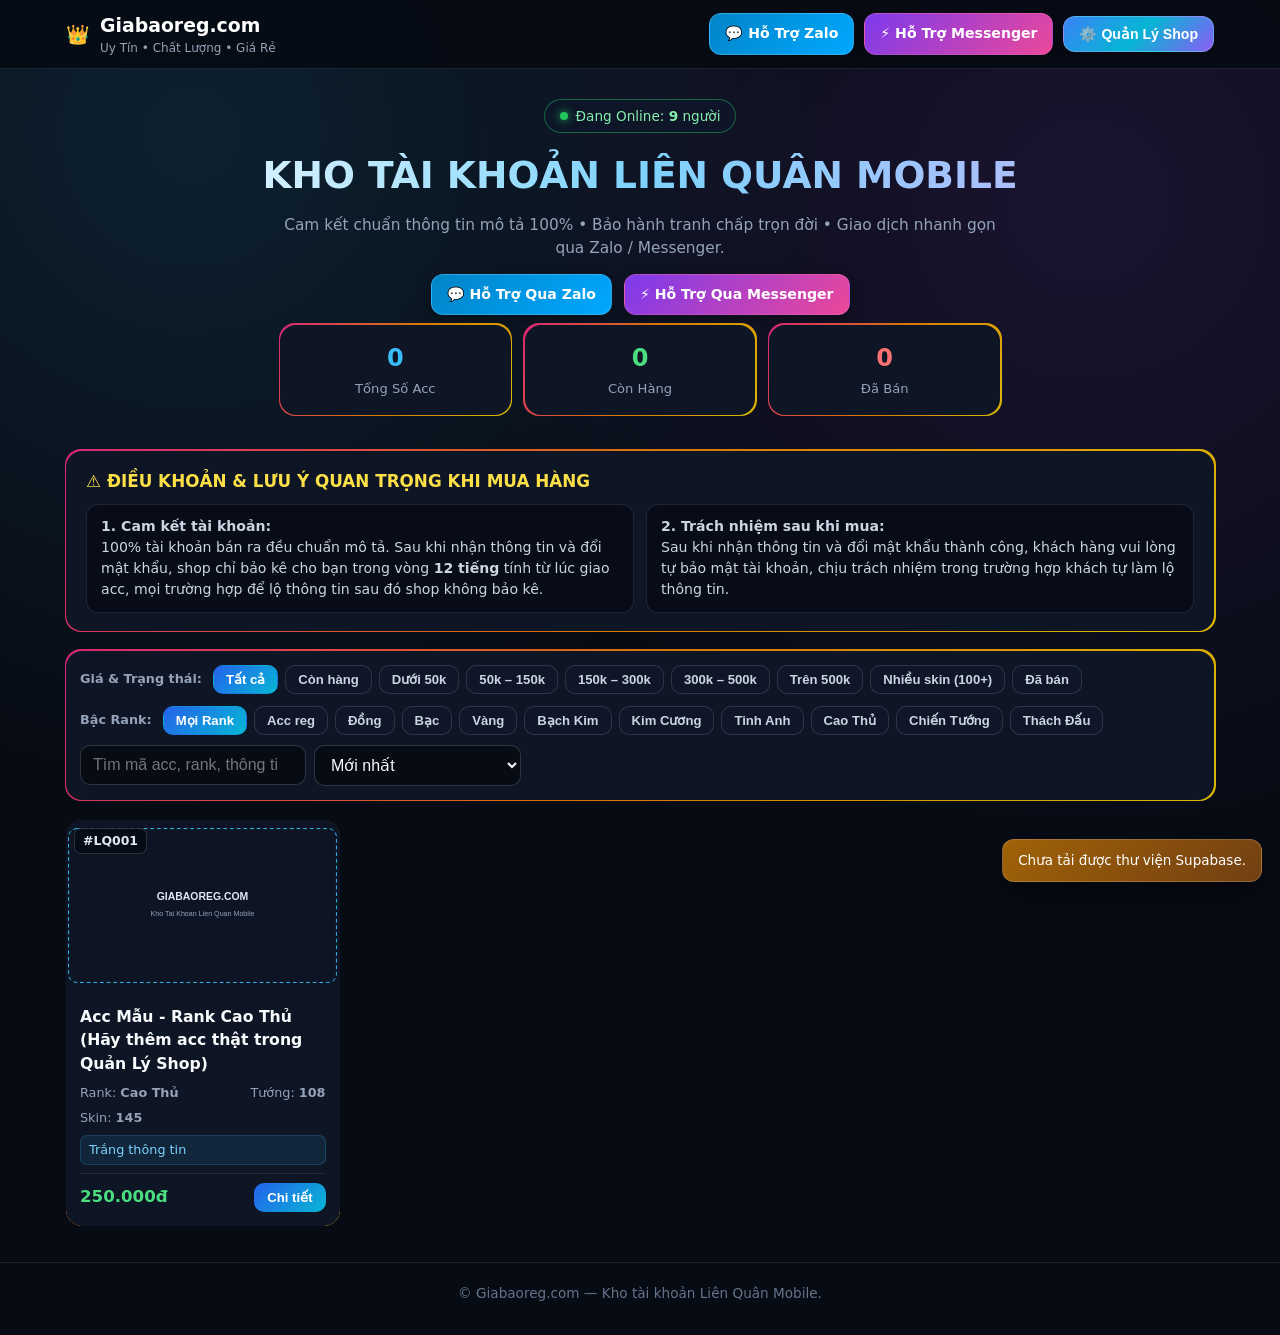
==== index.html @ 3678c535 "Update index.html" ====
<!DOCTYPE html>
<html lang="vi">
<head>
  <meta charset="UTF-8" />
  <meta name="viewport" content="width=device-width, initial-scale=1.0, maximum-scale=1.0" />
  <meta http-equiv="Cache-Control" content="no-cache, no-store, must-revalidate" />
  <meta http-equiv="Pragma" content="no-cache" />
  <meta http-equiv="Expires" content="0" />
  <title>Giabaoreg.com - Kho Tài Khoản Liên Quân Mobile</title>
  <style>
    :root {
      --bg-dark: #070b14;
      --bg-card: #0e1525;
      --bg-elevated: #141e33;
      --text-main: #f8fafc;
      --text-muted: #94a3b8;
      --rgb-grad: linear-gradient(120deg, #ff2a85, #ff8a00, #ffd600, #00f5a0, #00d9f5, #8b5cf6, #ff2a85);
    }

    * {
      box-sizing: border-box;
    }

    body {
      margin: 0;
      font-family: system-ui, -apple-system, BlinkMacSystemFont, "Segoe UI", Roboto, sans-serif;
      background:
        radial-gradient(circle at 15% 10%, rgba(56, 189, 248, 0.12), transparent 40%),
        radial-gradient(circle at 85% 15%, rgba(168, 85, 247, 0.12), transparent 40%),
        var(--bg-dark);
      color: var(--text-main);
      line-height: 1.5;
      min-height: 100vh;
    }

    body.modal-open {
      overflow: hidden;
    }

    @keyframes rgbFlow {
      0% { background-position: 0% 50%; }
      50% { background-position: 100% 50%; }
      100% { background-position: 0% 50%; }
    }

    .rgb-frame {
      position: relative;
      border-radius: 16px;
      background: var(--bg-card);
      isolation: isolate;
    }

    .rgb-frame::before {
      content: "";
      position: absolute;
      inset: -1.5px;
      border-radius: inherit;
      background: var(--rgb-grad);
      background-size: 300% 300%;
      animation: rgbFlow 6s linear infinite;
      z-index: -2;
      opacity: 0.85;
    }

    .rgb-frame::after {
      content: "";
      position: absolute;
      inset: 0;
      border-radius: inherit;
      background: var(--bg-card);
      z-index: -1;
    }

    .container {
      max-width: 1180px;
      margin: 0 auto;
      padding: 0 16px;
    }

    .site-header {
      position: sticky;
      top: 0;
      z-index: 40;
      background: rgba(7, 11, 20, 0.92);
      border-bottom: 1px solid rgba(148, 163, 184, 0.16);
    }

    .header-inner {
      display: flex;
      align-items: center;
      justify-content: space-between;
      gap: 12px;
      min-height: 68px;
      flex-wrap: wrap;
    }

    .brand-link {
      display: inline-flex;
      align-items: center;
      gap: 10px;
      text-decoration: none;
      color: #fff;
      font-weight: 800;
      font-size: 1.18rem;
    }

    .brand-sub {
      display: block;
      font-size: 0.75rem;
      font-weight: 500;
      color: var(--text-muted);
    }

    .header-actions {
      display: flex;
      align-items: center;
      gap: 10px;
      flex-wrap: wrap;
    }

    .btn {
      display: inline-flex;
      align-items: center;
      justify-content: center;
      gap: 7px;
      padding: 9px 15px;
      border-radius: 12px;
      border: 1px solid rgba(255, 255, 255, 0.14);
      background: linear-gradient(145deg, rgba(30, 41, 59, 0.9), rgba(15, 23, 42, 0.95));
      color: #f8fafc;
      font-size: 0.88rem;
      font-weight: 600;
      text-decoration: none;
      cursor: pointer;
      box-shadow: 0 4px 14px rgba(0, 0, 0, 0.28);
    }

    .btn:disabled {
      opacity: 0.55;
      cursor: not-allowed;
    }

    .btn-zalo {
      background: linear-gradient(135deg, #0284c7, #00a8ff);
      border-color: rgba(125, 211, 252, 0.35);
      color: #fff;
    }

    .btn-mess {
      background: linear-gradient(135deg, #7c3aed, #ec4899);
      border-color: rgba(244, 114, 182, 0.35);
      color: #fff;
    }

    .btn-primary {
      background: linear-gradient(135deg, #3b82f6, #06b6d4, #8b5cf6);
      border: 1px solid rgba(255, 255, 255, 0.22);
      color: #fff;
      font-weight: 700;
    }

    .btn-danger {
      background: linear-gradient(135deg, #dc2626, #991b1b);
      border-color: rgba(248, 113, 113, 0.35);
      color: #fff;
    }

    .btn-sm {
      padding: 6px 11px;
      font-size: 0.8rem;
      border-radius: 8px;
    }

    .hero {
      padding: 30px 0 14px;
      text-align: center;
    }

    .online-pill {
      display: inline-flex;
      align-items: center;
      gap: 8px;
      padding: 6px 15px;
      border-radius: 999px;
      background: rgba(15, 23, 42, 0.85);
      border: 1px solid rgba(34, 197, 94, 0.45);
      color: #86efac;
      font-size: 0.85rem;
      margin-bottom: 14px;
    }

    .online-dot {
      width: 8px;
      height: 8px;
      border-radius: 50%;
      background: #22c55e;
      box-shadow: 0 0 8px #22c55e;
    }

    .hero h1 {
      margin: 0 0 10px;
      font-size: clamp(1.55rem, 3.6vw, 2.35rem);
      font-weight: 900;
      background: linear-gradient(90deg, #ffffff, #7dd3fc, #c4b5fd);
      -webkit-background-clip: text;
      background-clip: text;
      color: transparent;
    }

    .hero p {
      margin: 0 auto 14px;
      max-width: 720px;
      color: var(--text-muted);
      font-size: 0.96rem;
    }

    .quick-support-bar {
      display: flex;
      align-items: center;
      justify-content: center;
      gap: 12px;
      flex-wrap: wrap;
      margin: 0 auto 10px;
    }

    .zalo-phone-badge {
      display: inline-flex;
      align-items: center;
      gap: 6px;
      font-size: 0.86rem;
      color: #7dd3fc;
      background: rgba(14, 165, 233, 0.12);
      border: 1px solid rgba(56, 189, 248, 0.28);
      padding: 5px 12px;
      border-radius: 999px;
      margin-bottom: 18px;
    }

    .stats-bar {
      display: grid;
      grid-template-columns: repeat(3, minmax(0, 1fr));
      gap: 14px;
      max-width: 720px;
      margin: 0 auto 22px;
    }

    .stat-card {
      padding: 15px 12px;
      text-align: center;
    }

    .stat-num {
      display: block;
      font-size: 1.5rem;
      font-weight: 800;
      color: #38bdf8;
    }

    .stat-label {
      font-size: 0.82rem;
      color: var(--text-muted);
    }

    .terms-box {
      padding: 18px 20px;
      margin-bottom: 20px;
    }

    .terms-box h2 {
      margin: 0 0 10px;
      font-size: 1.05rem;
      color: #fde047;
    }

    .terms-grid {
      display: grid;
      grid-template-columns: repeat(auto-fit, minmax(260px, 1fr));
      gap: 12px;
      font-size: 0.88rem;
      color: #cbd5e1;
    }

    .terms-item {
      background: rgba(7, 11, 20, 0.72);
      padding: 11px 14px;
      border-radius: 12px;
      border: 1px solid rgba(148, 163, 184, 0.16);
    }

    .toolbar {
      display: flex;
      flex-direction: column;
      gap: 12px;
      margin-bottom: 20px;
      padding: 14px;
    }

    .toolbar-row {
      display: flex;
      align-items: center;
      justify-content: space-between;
      gap: 10px;
      flex-wrap: wrap;
    }

    .filter-label {
      font-size: 0.8rem;
      color: #94a3b8;
      font-weight: 700;
      margin-right: 4px;
    }

    .filter-group {
      display: flex;
      align-items: center;
      gap: 7px;
      flex-wrap: wrap;
    }

    .filter-btn {
      padding: 6px 12px;
      border-radius: 10px;
      border: 1px solid rgba(148, 163, 184, 0.22);
      background: rgba(15, 23, 42, 0.85);
      color: #cbd5e1;
      font-size: 0.82rem;
      font-weight: 600;
      cursor: pointer;
    }

    .filter-btn.active {
      background: linear-gradient(135deg, #2563eb, #06b6d4);
      border-color: transparent;
      color: #fff;
    }

    .search-sort {
      display: flex;
      gap: 8px;
      flex-wrap: wrap;
      align-items: center;
    }

    .input, .select, .textarea {
      padding: 10px 12px;
      border-radius: 10px;
      border: 1px solid rgba(148, 163, 184, 0.28);
      background: #070b14;
      color: #f8fafc;
      font-size: 16px;
      width: 100%;
    }

    .search-sort .input,
    .search-sort .select {
      width: auto;
    }

    .input:focus, .select:focus, .textarea:focus {
      outline: none;
      border-color: #38bdf8;
    }

    .pass-wrap {
      display: flex;
      gap: 8px;
      align-items: center;
    }

    .pass-wrap .input {
      flex: 1;
      min-width: 0;
    }

    .accounts-grid {
      display: grid;
      grid-template-columns: repeat(auto-fill, minmax(268px, 1fr));
      gap: 18px;
      margin-bottom: 36px;
    }

    .acc-card {
      overflow: hidden;
      display: flex;
      flex-direction: column;
    }

    .acc-card.is-sold {
      opacity: 0.78;
    }

    .acc-thumb-wrap {
      position: relative;
      aspect-ratio: 16 / 10;
      background: #070b14;
      cursor: pointer;
      overflow: hidden;
      border-top-left-radius: 15px;
      border-top-right-radius: 15px;
    }

    .acc-thumb-wrap img {
      width: 100%;
      height: 100%;
      object-fit: cover;
      display: block;
    }

    .acc-code {
      position: absolute;
      top: 8px;
      left: 8px;
      background: rgba(7, 11, 20, 0.85);
      border: 1px solid rgba(255, 255, 255, 0.14);
      color: #e2e8f0;
      font-size: 0.78rem;
      font-weight: 700;
      padding: 3px 8px;
      border-radius: 7px;
    }

    .acc-sold-badge {
      position: absolute;
      inset: 0;
      background: rgba(2, 6, 23, 0.72);
      color: #fca5a5;
      font-weight: 900;
      font-size: 1.1rem;
      display: flex;
      align-items: center;
      justify-content: center;
      letter-spacing: 1px;
    }

    .acc-body {
      padding: 14px;
      display: flex;
      flex-direction: column;
      gap: 8px;
      flex: 1;
    }

    .acc-title {
      margin: 0;
      font-size: 0.98rem;
      font-weight: 700;
      cursor: pointer;
    }

    .acc-meta {
      display: flex;
      justify-content: space-between;
      gap: 6px;
      font-size: 0.8rem;
      color: var(--text-muted);
      flex-wrap: wrap;
    }

    .acc-info-tag {
      font-size: 0.8rem;
      color: #7dd3fc;
      background: rgba(56, 189, 248, 0.1);
      border: 1px solid rgba(56, 189, 248, 0.2);
      padding: 4px 8px;
      border-radius: 7px;
    }

    .acc-footer {
      margin-top: auto;
      padding-top: 9px;
      border-top: 1px solid rgba(148, 163, 184, 0.14);
      display: flex;
      align-items: center;
      justify-content: space-between;
      gap: 8px;
    }

    .acc-price {
      font-weight: 800;
      color: #4ade80;
      font-size: 1.04rem;
    }

    .btn-detail {
      padding: 7px 13px;
      border-radius: 10px;
      border: none;
      background: linear-gradient(135deg, #2563eb, #06b6d4);
      color: #fff;
      font-size: 0.82rem;
      font-weight: 700;
      cursor: pointer;
    }

    .modal-backdrop {
      display: none;
      position: fixed;
      inset: 0;
      z-index: 100;
      background: #020617;
      align-items: flex-start;
      justify-content: center;
      padding: 12px;
      overflow-y: auto;
      -webkit-overflow-scrolling: touch;
    }

    .modal-card {
      width: 100%;
      max-width: 800px;
      margin: 8px auto 32px;
      padding: 18px;
      box-shadow: 0 24px 60px rgba(0, 0, 0, 0.75);
    }

    .modal-header {
      display: flex;
      align-items: center;
      justify-content: space-between;
      gap: 12px;
      margin-bottom: 14px;
      padding-bottom: 10px;
      border-bottom: 1px solid rgba(148, 163, 184, 0.16);
    }

    .modal-header h2, .modal-header h3 {
      margin: 0;
      font-size: 1.15rem;
    }

    .form-grid {
      display: grid;
      grid-template-columns: repeat(auto-fit, minmax(210px, 1fr));
      gap: 12px;
      margin-bottom: 12px;
    }

    .form-field {
      display: flex;
      flex-direction: column;
      gap: 5px;
      margin-bottom: 10px;
    }

    .form-field label {
      font-size: 0.84rem;
      color: #cbd5e1;
      font-weight: 600;
    }

    .table-wrap {
      overflow-x: auto;
      margin-top: 14px;
    }

    table {
      width: 100%;
      border-collapse: collapse;
      font-size: 0.86rem;
    }

    th, td {
      padding: 9px 10px;
      border-bottom: 1px solid rgba(148, 163, 184, 0.14);
      text-align: left;
    }

    th {
      color: var(--text-muted);
      font-weight: 700;
    }

    .site-footer {
      border-top: 1px solid rgba(148, 163, 184, 0.14);
      padding: 20px 0 32px;
      text-align: center;
      color: #64748b;
      font-size: 0.85rem;
    }
  </style>
</head>
<body>
  <header class="site-header">
    <div class="container header-inner">
      <div class="brand-link">
        <span aria-hidden="true">👑</span>
        <span>
          <span data-shop-name>Giabaoreg.com</span>
          <span class="brand-sub">Uy Tín • Chất Lượng • Giá Rẻ</span>
        </span>
      </div>

      <div class="header-actions">
        <a id="zaloContactBtn" href="https://zalo.me/" target="_blank" rel="noopener noreferrer" class="btn btn-zalo">
          💬 Hỗ Trợ Zalo
        </a>
        <a id="fbContactBtn" href="https://m.me/" target="_blank" rel="noopener noreferrer" class="btn btn-mess">
          ⚡ Hỗ Trợ Messenger
        </a>
        <button id="openAdminBtn" type="button" class="btn btn-primary">
          ⚙️ Quản Lý Shop
        </button>
      </div>
    </div>
  </header>

  <main class="container">
    <section class="hero">
      <div class="online-pill">
        <span class="online-dot"></span>
        <span>Đang Online: <strong id="onlineCount">7</strong> người</span>
      </div>

      <h1>KHO TÀI KHOẢN LIÊN QUÂN MOBILE</h1>
      <p>
        Cam kết chuẩn thông tin mô tả 100% • Bảo hành tranh chấp trọn đời • Giao dịch nhanh gọn qua Zalo / Messenger.
      </p>

      <div class="quick-support-bar">
        <a id="mainZaloBtn" href="https://zalo.me/" target="_blank" rel="noopener noreferrer" class="btn btn-zalo">
          💬 Hỗ Trợ Qua Zalo
        </a>
        <a id="mainMessBtn" href="https://m.me/" target="_blank" rel="noopener noreferrer" class="btn btn-mess">
          ⚡ Hỗ Trợ Qua Messenger
        </a>
      </div>

      <div id="zaloPhoneDisplay" class="zalo-phone-badge" style="display:none;">
        📞 Zalo hỗ trợ: <strong id="zaloPhoneText"></strong>
      </div>

      <div class="stats-bar">
        <div class="stat-card rgb-frame">
          <span id="statTotalAcc" class="stat-num">0</span>
          <span class="stat-label">Tổng Số Acc</span>
        </div>
        <div class="stat-card rgb-frame">
          <span id="statAvailableAcc" class="stat-num" style="color:#4ade80;">0</span>
          <span class="stat-label">Còn Hàng</span>
        </div>
        <div class="stat-card rgb-frame">
          <span id="statSoldAcc" class="stat-num" style="color:#f87171;">0</span>
          <span class="stat-label">Đã Bán</span>
        </div>
      </div>
    </section>

    <section class="terms-box rgb-frame">
      <h2>⚠️ ĐIỀU KHOẢN &amp; LƯU Ý QUAN TRỌNG KHI MUA HÀNG</h2>
      <div class="terms-grid">
        <div class="terms-item">
          <strong>1. Cam kết tài khoản:</strong><br />
          100% tài khoản bán ra đều chuẩn mô tả. Sau khi nhận thông tin và đổi mật khẩu, shop chỉ bảo kê cho bạn trong vòng <strong>12 tiếng</strong> tính từ lúc giao acc, mọi trường hợp để lộ thông tin sau đó shop không bảo kê.
        </div>
        <div class="terms-item">
          <strong>2. Trách nhiệm sau khi mua:</strong><br />
          Sau khi nhận thông tin và đổi mật khẩu thành công, khách hàng vui lòng tự bảo mật tài khoản, chịu trách nhiệm trong trường hợp khách tự làm lộ thông tin.
        </div>
      </div>
    </section>

    <section class="toolbar rgb-frame" aria-label="Bộ lọc giá bán, bậc rank và tìm kiếm">
      <div class="toolbar-row">
        <div class="filter-group">
          <span class="filter-label">Giá &amp; Trạng thái:</span>
          <button type="button" class="filter-btn active" data-filter="all">Tất cả</button>
          <button type="button" class="filter-btn" data-filter="available">Còn hàng</button>
          <button type="button" class="filter-btn" data-filter="under50">Dưới 50k</button>
          <button type="button" class="filter-btn" data-filter="50to150">50k – 150k</button>
          <button type="button" class="filter-btn" data-filter="150to300">150k – 300k</button>
          <button type="button" class="filter-btn" data-filter="300to500">300k – 500k</button>
          <button type="button" class="filter-btn" data-filter="over500">Trên 500k</button>
          <button type="button" class="filter-btn" data-filter="manySkins">Nhiều skin (100+)</button>
          <button type="button" class="filter-btn" data-filter="sold">Đã bán</button>
        </div>
      </div>

      <div class="toolbar-row">
        <div class="filter-group">
          <span class="filter-label">Bậc Rank:</span>
          <button type="button" class="filter-btn active" data-rank-filter="all">Mọi Rank</button>
          <button type="button" class="filter-btn" data-rank-filter="Acc reg">Acc reg</button>
          <button type="button" class="filter-btn" data-rank-filter="Đồng">Đồng</button>
          <button type="button" class="filter-btn" data-rank-filter="Bạc">Bạc</button>
          <button type="button" class="filter-btn" data-rank-filter="Vàng">Vàng</button>
          <button type="button" class="filter-btn" data-rank-filter="Bạch Kim">Bạch Kim</button>
          <button type="button" class="filter-btn" data-rank-filter="Kim Cương">Kim Cương</button>
          <button type="button" class="filter-btn" data-rank-filter="Tinh Anh">Tinh Anh</button>
          <button type="button" class="filter-btn" data-rank-filter="Cao Thủ">Cao Thủ</button>
          <button type="button" class="filter-btn" data-rank-filter="Chiến Tướng">Chiến Tướng</button>
          <button type="button" class="filter-btn" data-rank-filter="Thách Đấu">Thách Đấu</button>
        </div>

        <div class="search-sort">
          <input id="searchInput" type="search" class="input" placeholder="Tìm mã acc, rank, thông tin..." />
          <select id="sortSelect" class="select" aria-label="Sắp xếp tài khoản">
            <option value="default">Mới nhất</option>
            <option value="price-asc">Giá: Thấp đến cao</option>
            <option value="price-desc">Giá: Cao đến thấp</option>
            <option value="skins-desc">Nhiều trang phục nhất</option>
          </select>
        </div>
      </div>
    </section>

    <section id="accountsGrid" class="accounts-grid" aria-live="polite"></section>
  </main>

  <footer class="site-footer">
    <div class="container">
      © <span data-shop-name>Giabaoreg.com</span> — Kho tài khoản Liên Quân Mobile.
    </div>
  </footer>

  <div id="detailModal" class="modal-backdrop" role="dialog" aria-modal="true" aria-labelledby="detailTitle">
    <div class="modal-card rgb-frame">
      <div class="modal-header">
        <div>
          <h2 id="detailTitle">Chi tiết tài khoản</h2>
          <small id="detailCode" style="color:#94a3b8;"></small>
        </div>
        <button id="closeDetailBtn" type="button" class="btn btn-sm">✕ Đóng</button>
      </div>

      <div style="margin-bottom:12px;">
        <img id="detailMainImg" src="" alt="Ảnh chi tiết tài khoản" style="width:100%;max-height:360px;object-fit:cover;border-radius:12px;background:#070b14;" />
        <div id="detailThumbs" style="display:flex;gap:8px;flex-wrap:wrap;margin-top:8px;"></div>
      </div>

      <div class="form-grid" style="background:rgba(7,11,20,0.8);padding:12px;border-radius:12px;border:1px solid rgba(148,163,184,0.16);">
        <div>Rank: <strong id="detailRank"></strong></div>
        <div>Số tướng: <strong id="detailHeroes"></strong></div>
        <div>Số trang phục: <strong id="detailSkins"></strong></div>
        <div>Bảo mật: <strong id="detailInfo"></strong></div>
      </div>

      <div style="margin-bottom:14px;">
        <div style="font-size:0.85rem;color:#94a3b8;margin-bottom:4px;">Mô tả thêm:</div>
        <div id="detailDesc" style="white-space:pre-line;background:rgba(7,11,20,0.8);padding:12px;border-radius:10px;"></div>
      </div>

      <div style="display:flex;align-items:center;justify-content:space-between;gap:12px;flex-wrap:wrap;">
        <div>
          <span id="detailPrice" style="font-size:1.3rem;font-weight:800;color:#4ade80;"></span>
        </div>
        <button id="detailBuyBtn" type="button" class="btn btn-primary">Mua ngay</button>
      </div>
    </div>
  </div>

  <div id="adminModal" class="modal-backdrop" role="dialog" aria-modal="true" aria-labelledby="adminModalTitle">
    <div class="modal-card rgb-frame">
      <div class="modal-header">
        <div>
          <h2 id="adminModalTitle">Quản Lý Shop</h2>
          <small id="adminUserEmail" style="color:#38bdf8;"></small>
        </div>
        <button id="closeAdminBtn" type="button" class="btn btn-sm">✕ Đóng</button>
      </div>

      <div id="adminLoginBox">
        <p style="color:#94a3b8;font-size:0.9rem;margin-top:0;">
          Đăng nhập bằng tài khoản quản trị Email &amp; Mật khẩu đã tạo trên Supabase.
        </p>
        <form id="adminLoginForm" novalidate>
          <div class="form-field">
            <label for="adminEmail">Email quản trị</label>
            <input
              id="adminEmail"
              name="email"
              type="email"
              class="input"
              autocomplete="username"
              autocapitalize="none"
              spellcheck="false"
              placeholder="nguyenducminh2011nd@gmail.com"
              required
            />
          </div>
          <div class="form-field">
            <label for="adminPassword">Mật khẩu</label>
            <div class="pass-wrap">
              <input
                id="adminPassword"
                name="password"
                type="password"
                class="input"
                autocomplete="current-password"
                autocapitalize="none"
                spellcheck="false"
                placeholder="Nhập mật khẩu..."
                required
              />
              <button id="togglePassBtn" type="button" class="btn btn-sm" aria-label="Hiện hoặc ẩn mật khẩu">
                👁️
              </button>
            </div>
          </div>
          <button id="adminLoginSubmitBtn" type="submit" class="btn btn-primary">Đăng nhập</button>
        </form>
      </div>

      <div id="adminPanelBox" style="display:none;">
        <div style="display:flex;justify-content:space-between;align-items:center;gap:10px;flex-wrap:wrap;margin-bottom:14px;">
          <button id="syncNowBtn" type="button" class="btn btn-sm">🔄 Đồng bộ dữ liệu</button>
          <button id="adminLogoutBtn" type="button" class="btn btn-danger btn-sm">Đăng xuất</button>
        </div>

        <form id="accountForm" novalidate style="background:rgba(7,11,20,0.78);padding:14px;border-radius:12px;border:1px solid rgba(148,163,184,0.16);margin-bottom:18px;">
          <h3 style="margin:0 0 12px;font-size:1rem;">Thêm / Chỉnh sửa tài khoản Liên Quân</h3>
          <div class="form-grid">
            <div class="form-field">
              <label for="accCode">Mã acc (*)</label>
              <input id="accCode" type="text" class="input" placeholder="VD: LQ101" required />
            </div>
            <div class="form-field">
              <label for="accTitle">Tiêu đề acc (*)</label>
              <input id="accTitle" type="text" class="input" placeholder="VD: Acc Rank Cao Thủ full skin..." required />
            </div>
            <div class="form-field">
              <label for="accPrice">Giá bán (VNĐ)</label>
              <input id="accPrice" type="number" class="input" min="0" step="1000" value="0" />
            </div>
            <div class="form-field">
              <label for="accRank">Bậc Rank</label>
              <select id="accRank" class="select">
                <option value="Acc reg">Acc reg</option>
                <option value="Không Rank">Không Rank</option>
                <option value="Đồng">Đồng</option>
                <option value="Bạc">Bạc</option>
                <option value="Vàng">Vàng</option>
                <option value="Bạch Kim">Bạch Kim</option>
                <option value="Kim Cương">Kim Cương</option>
                <option value="Tinh Anh">Tinh Anh</option>
                <option value="Cao Thủ">Cao Thủ</option>
                <option value="Chiến Tướng">Chiến Tướng</option>
                <option value="Thách Đấu">Thách Đấu</option>
              </select>
            </div>
            <div class="form-field">
              <label for="accHeroes">Số tướng</label>
              <input id="accHeroes" type="number" class="input" min="0" value="0" />
            </div>
            <div class="form-field">
              <label for="accSkins">Số trang phục</label>
              <input id="accSkins" type="number" class="input" min="0" value="0" />
            </div>
            <div class="form-field">
              <label for="accInfo">Trạng thái bảo mật</label>
              <input id="accInfo" type="text" class="input" placeholder="VD: Trắng thông tin" />
            </div>
          </div>

          <div class="form-field">
            <label for="accFiles">Chọn ảnh từ thư viện điện thoại / máy tính (chọn được nhiều ảnh)</label>
            <input id="accFiles" type="file" class="input" accept="image/*" multiple />
            <div id="uploadPreviewList" style="display:flex;gap:8px;flex-wrap:wrap;margin-top:8px;"></div>
          </div>

          <div class="form-field">
            <label for="accImages">Hoặc dán link ảnh (mỗi dòng 1 link hoặc cách nhau bởi dấu phẩy)</label>
            <textarea id="accImages" rows="2" class="textarea" placeholder="https://..."></textarea>
          </div>

          <div class="form-field">
            <label for="accDesc">Mô tả chi tiết</label>
            <textarea id="accDesc" rows="2" class="textarea" placeholder="Mô tả thêm về acc..."></textarea>
          </div>

          <div class="form-field" style="flex-direction:row;align-items:center;gap:8px;">
            <input id="accSold" type="checkbox" style="width:18px;height:18px;" />
            <label for="accSold" style="margin:0;">Đánh dấu tài khoản này là ĐÃ BÁN</label>
          </div>

          <div style="display:flex;gap:8px;flex-wrap:wrap;">
            <button id="saveAccountBtn" type="submit" class="btn btn-primary">Thêm tài khoản mới</button>
            <button id="cancelEditBtn" type="button" class="btn" style="display:none;">Hủy sửa</button>
          </div>
        </form>

        <form id="configForm" novalidate style="background:rgba(7,11,20,0.78);padding:14px;border-radius:12px;border:1px solid rgba(148,163,184,0.16);margin-bottom:18px;">
          <h3 style="margin:0 0 12px;font-size:1rem;">Cấu hình thông tin shop</h3>
          <div class="form-grid">
            <div class="form-field">
              <label for="cfgShopName">Tên shop</label>
              <input id="cfgShopName" type="text" class="input" />
            </div>
            <div class="form-field">
              <label for="cfgZaloPhone">Số Zalo hỗ trợ</label>
              <input id="cfgZaloPhone" type="text" class="input" placeholder="VD: 0912345678" />
            </div>
            <div class="form-field">
              <label for="cfgZalo">Link Zalo hỗ trợ</label>
              <input id="cfgZalo" type="url" class="input" placeholder="https://zalo.me/..." />
            </div>
            <div class="form-field">
              <label for="cfgFb">Link Facebook / Messenger</label>
              <input id="cfgFb" type="url" class="input" placeholder="https://m.me/..." />
            </div>
          </div>
          <button type="submit" class="btn btn-primary">Lưu cấu hình shop</button>
        </form>

        <div class="table-wrap">
          <table>
            <thead>
              <tr>
                <th>Mã</th>
                <th>Tiêu đề</th>
                <th>Giá</th>
                <th>Trạng thái</th>
                <th>Thao tác</th>
              </tr>
            </thead>
            <tbody id="adminAccountsBody"></tbody>
          </table>
        </div>
      </div>
    </div>
  </div>

  <script src="https://cdn.jsdelivr.net/npm/@supabase/supabase-js@2"></script>
  <script src="script.js?v=4"></script>
</body>
</html>
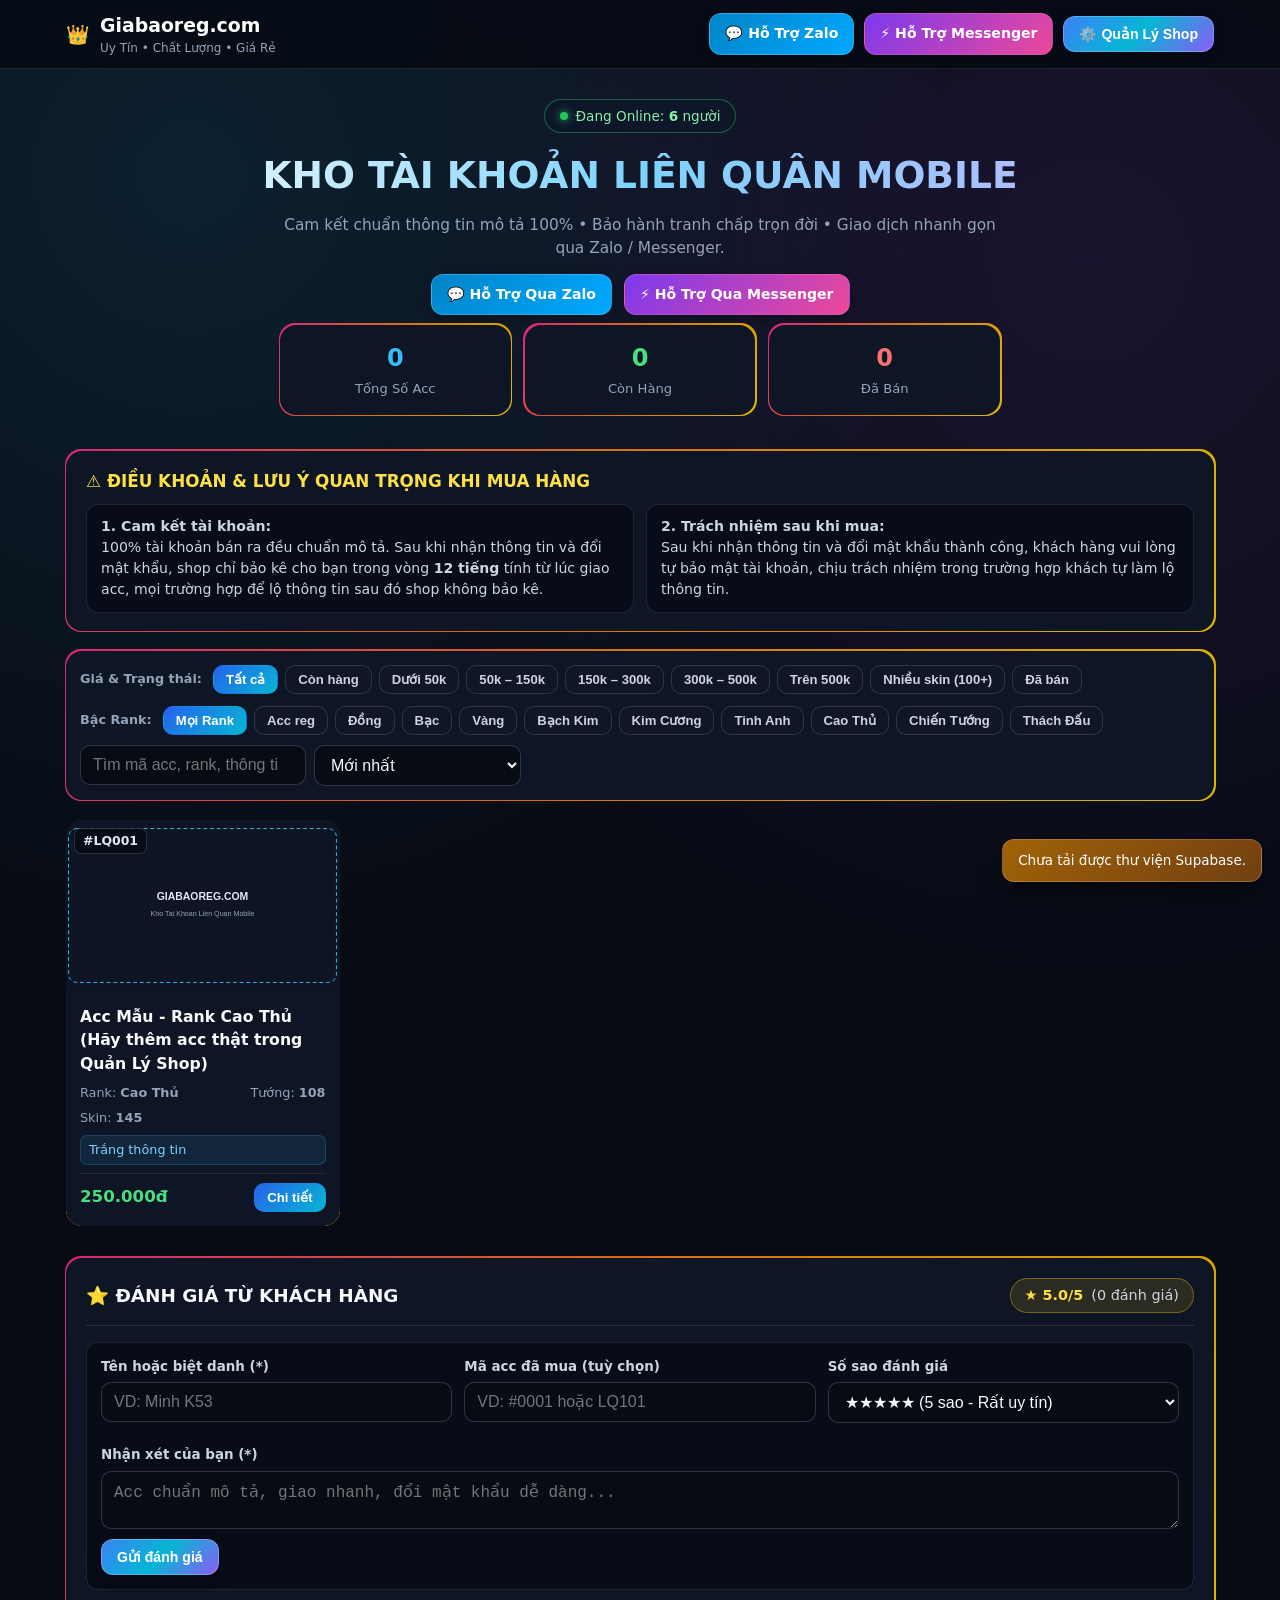
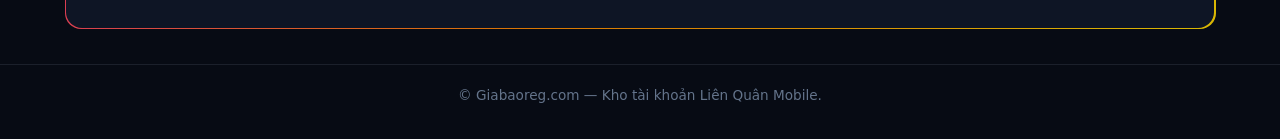
==== commit a5479daf: "Update index.html" ====
--- a/index.html
+++ b/index.html
@@ -376,7 +376,7 @@
       display: grid;
       grid-template-columns: repeat(auto-fill, minmax(268px, 1fr));
       gap: 18px;
-      margin-bottom: 36px;
+      margin-bottom: 32px;
     }
 
     .acc-card {
@@ -490,6 +490,112 @@
       font-size: 0.82rem;
       font-weight: 700;
       cursor: pointer;
+    }
+
+    .reviews-section {
+      padding: 20px;
+      margin-bottom: 36px;
+    }
+
+    .reviews-header {
+      display: flex;
+      align-items: center;
+      justify-content: space-between;
+      gap: 12px;
+      flex-wrap: wrap;
+      margin-bottom: 16px;
+      padding-bottom: 12px;
+      border-bottom: 1px solid rgba(148, 163, 184, 0.16);
+    }
+
+    .reviews-header h2 {
+      margin: 0;
+      font-size: 1.15rem;
+      color: #f8fafc;
+    }
+
+    .rating-summary {
+      display: inline-flex;
+      align-items: center;
+      gap: 8px;
+      background: rgba(250, 204, 21, 0.12);
+      border: 1px solid rgba(250, 204, 21, 0.35);
+      color: #fde047;
+      padding: 6px 14px;
+      border-radius: 999px;
+      font-weight: 700;
+      font-size: 0.9rem;
+    }
+
+    .review-form-box {
+      background: rgba(7, 11, 20, 0.78);
+      padding: 14px;
+      border-radius: 12px;
+      border: 1px solid rgba(148, 163, 184, 0.16);
+      margin-bottom: 18px;
+    }
+
+    .reviews-list {
+      display: grid;
+      grid-template-columns: repeat(auto-fill, minmax(270px, 1fr));
+      gap: 14px;
+    }
+
+    .review-card {
+      background: rgba(7, 11, 20, 0.78);
+      border: 1px solid rgba(148, 163, 184, 0.18);
+      border-radius: 12px;
+      padding: 13px 14px;
+      display: flex;
+      flex-direction: column;
+      gap: 6px;
+    }
+
+    .review-top {
+      display: flex;
+      align-items: center;
+      justify-content: space-between;
+      gap: 8px;
+      flex-wrap: wrap;
+    }
+
+    .review-name {
+      font-weight: 700;
+      color: #f8fafc;
+      font-size: 0.92rem;
+    }
+
+    .review-stars {
+      color: #facc15;
+      font-size: 0.9rem;
+      letter-spacing: 1px;
+    }
+
+    .review-acc-badge {
+      display: inline-block;
+      font-size: 0.75rem;
+      color: #7dd3fc;
+      background: rgba(56, 189, 248, 0.12);
+      padding: 2px 8px;
+      border-radius: 6px;
+      width: fit-content;
+    }
+
+    .review-comment {
+      margin: 2px 0;
+      font-size: 0.88rem;
+      color: #cbd5e1;
+      white-space: pre-line;
+    }
+
+    .review-foot {
+      margin-top: auto;
+      display: flex;
+      align-items: center;
+      justify-content: space-between;
+      font-size: 0.76rem;
+      color: #64748b;
+      padding-top: 6px;
     }
 
     .modal-backdrop {
@@ -704,6 +810,46 @@
     </section>
 
     <section id="accountsGrid" class="accounts-grid" aria-live="polite"></section>
+
+    <section class="reviews-section rgb-frame" aria-label="Đánh giá từ khách hàng">
+      <div class="reviews-header">
+        <h2>⭐ ĐÁNH GIÁ TỪ KHÁCH HÀNG</h2>
+        <div class="rating-summary">
+          <span>★ <strong id="avgRatingText">5.0</strong>/5</span>
+          <span style="color:#cbd5e1;font-weight:500;">(<span id="totalReviewsText">0</span> đánh giá)</span>
+        </div>
+      </div>
+
+      <form id="reviewForm" class="review-form-box" novalidate>
+        <div class="form-grid">
+          <div class="form-field">
+            <label for="reviewName">Tên hoặc biệt danh (*)</label>
+            <input id="reviewName" type="text" class="input" placeholder="VD: Minh K53" required />
+          </div>
+          <div class="form-field">
+            <label for="reviewAccCode">Mã acc đã mua (tuỳ chọn)</label>
+            <input id="reviewAccCode" type="text" class="input" placeholder="VD: #0001 hoặc LQ101" />
+          </div>
+          <div class="form-field">
+            <label for="reviewRating">Số sao đánh giá</label>
+            <select id="reviewRating" class="select">
+              <option value="5">★★★★★ (5 sao - Rất uy tín)</option>
+              <option value="4">★★★★☆ (4 sao - Tốt)</option>
+              <option value="3">★★★☆☆ (3 sao - Bình thường)</option>
+              <option value="2">★★☆☆☆ (2 sao)</option>
+              <option value="1">★☆☆☆☆ (1 sao)</option>
+            </select>
+          </div>
+        </div>
+        <div class="form-field">
+          <label for="reviewComment">Nhận xét của bạn (*)</label>
+          <textarea id="reviewComment" rows="2" class="textarea" placeholder="Acc chuẩn mô tả, giao nhanh, đổi mật khẩu dễ dàng..." required></textarea>
+        </div>
+        <button id="submitReviewBtn" type="submit" class="btn btn-primary">Gửi đánh giá</button>
+      </form>
+
+      <div id="reviewsList" class="reviews-list"></div>
+    </section>
   </main>
 
   <footer class="site-footer">
@@ -920,6 +1066,6 @@
   </div>
 
   <script src="https://cdn.jsdelivr.net/npm/@supabase/supabase-js@2"></script>
-  <script src="script.js?v=4"></script>
+  <script src="script.js?v=5"></script>
 </body>
 </html>
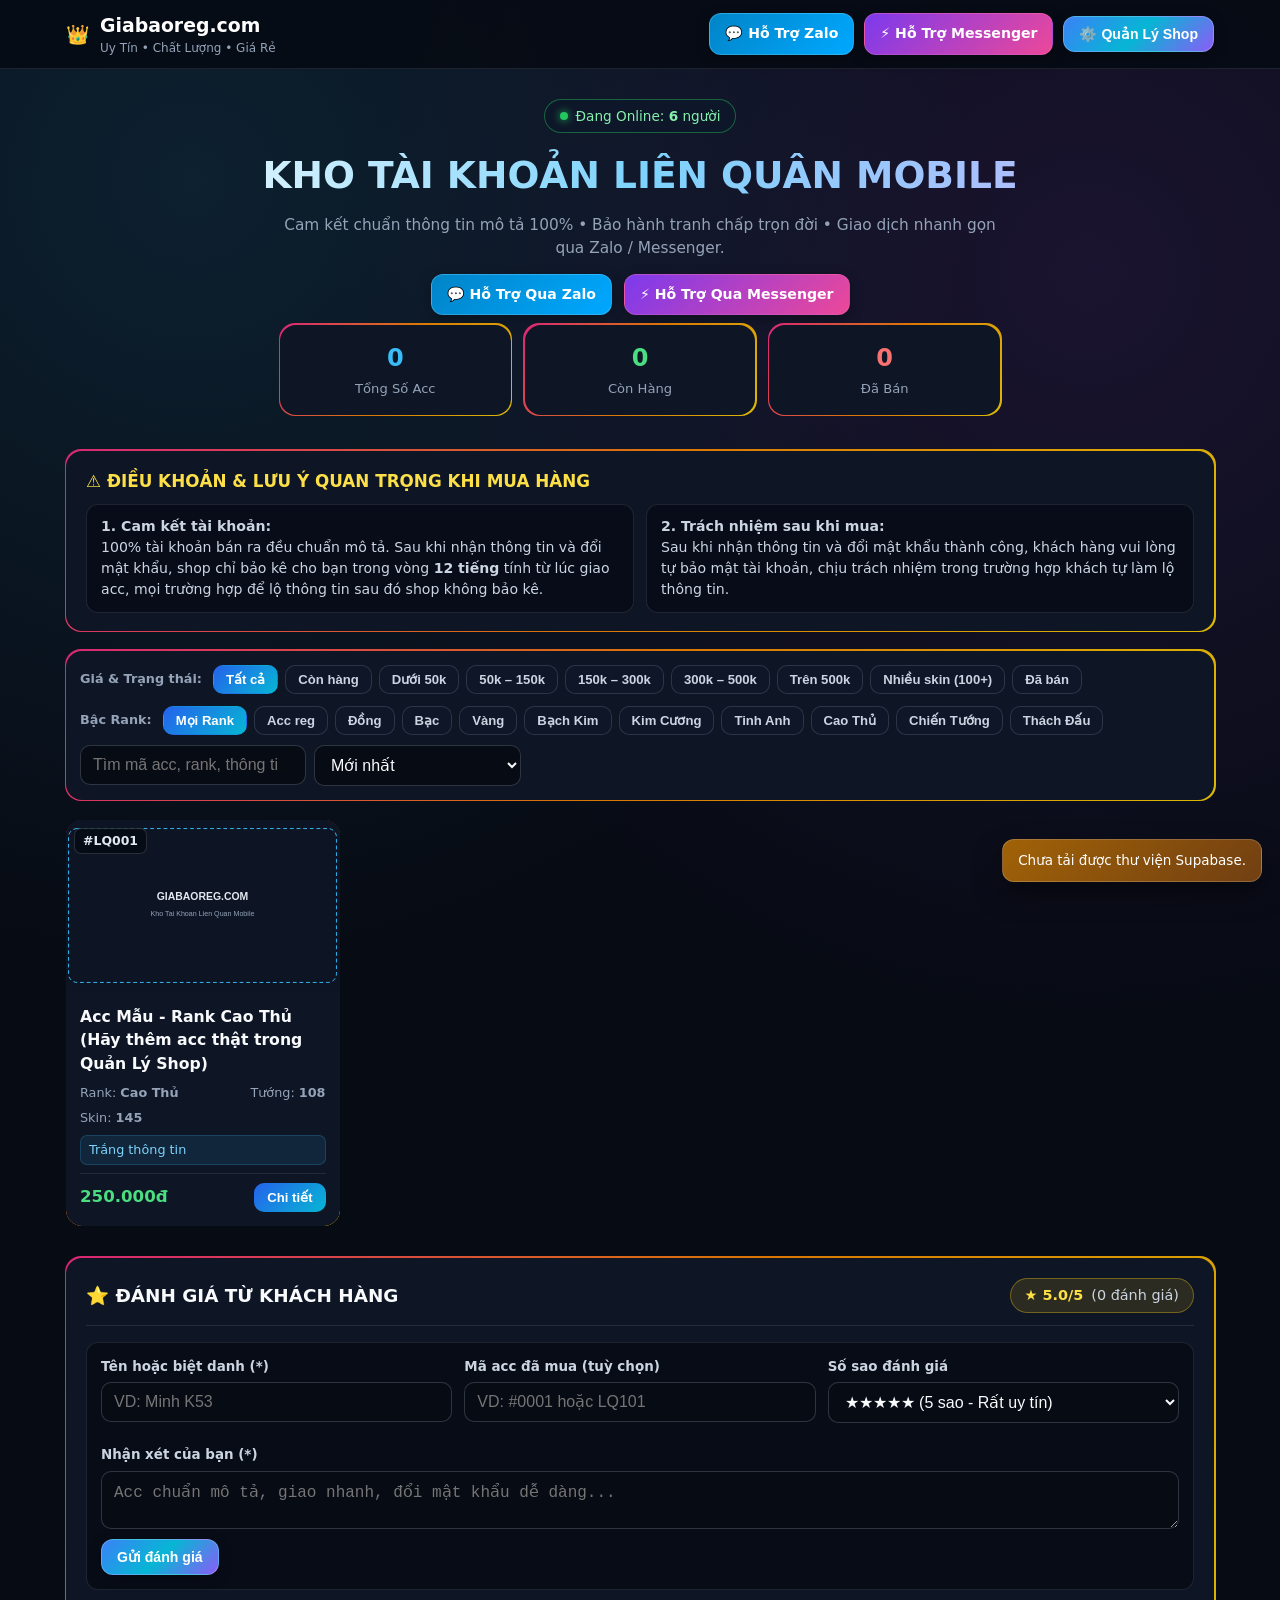
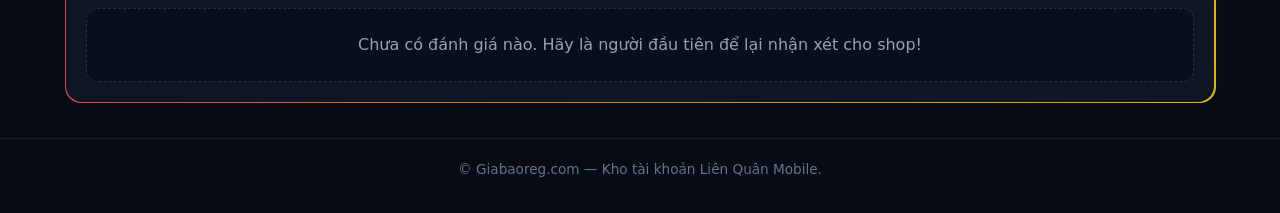
==== commit 30f9802d: "Update index.html" ====
--- a/index.html
+++ b/index.html
@@ -1066,6 +1066,6 @@
   </div>
 
   <script src="https://cdn.jsdelivr.net/npm/@supabase/supabase-js@2"></script>
-  <script src="script.js?v=5"></script>
+  <script src="script.js?v=6"></script>
 </body>
 </html>
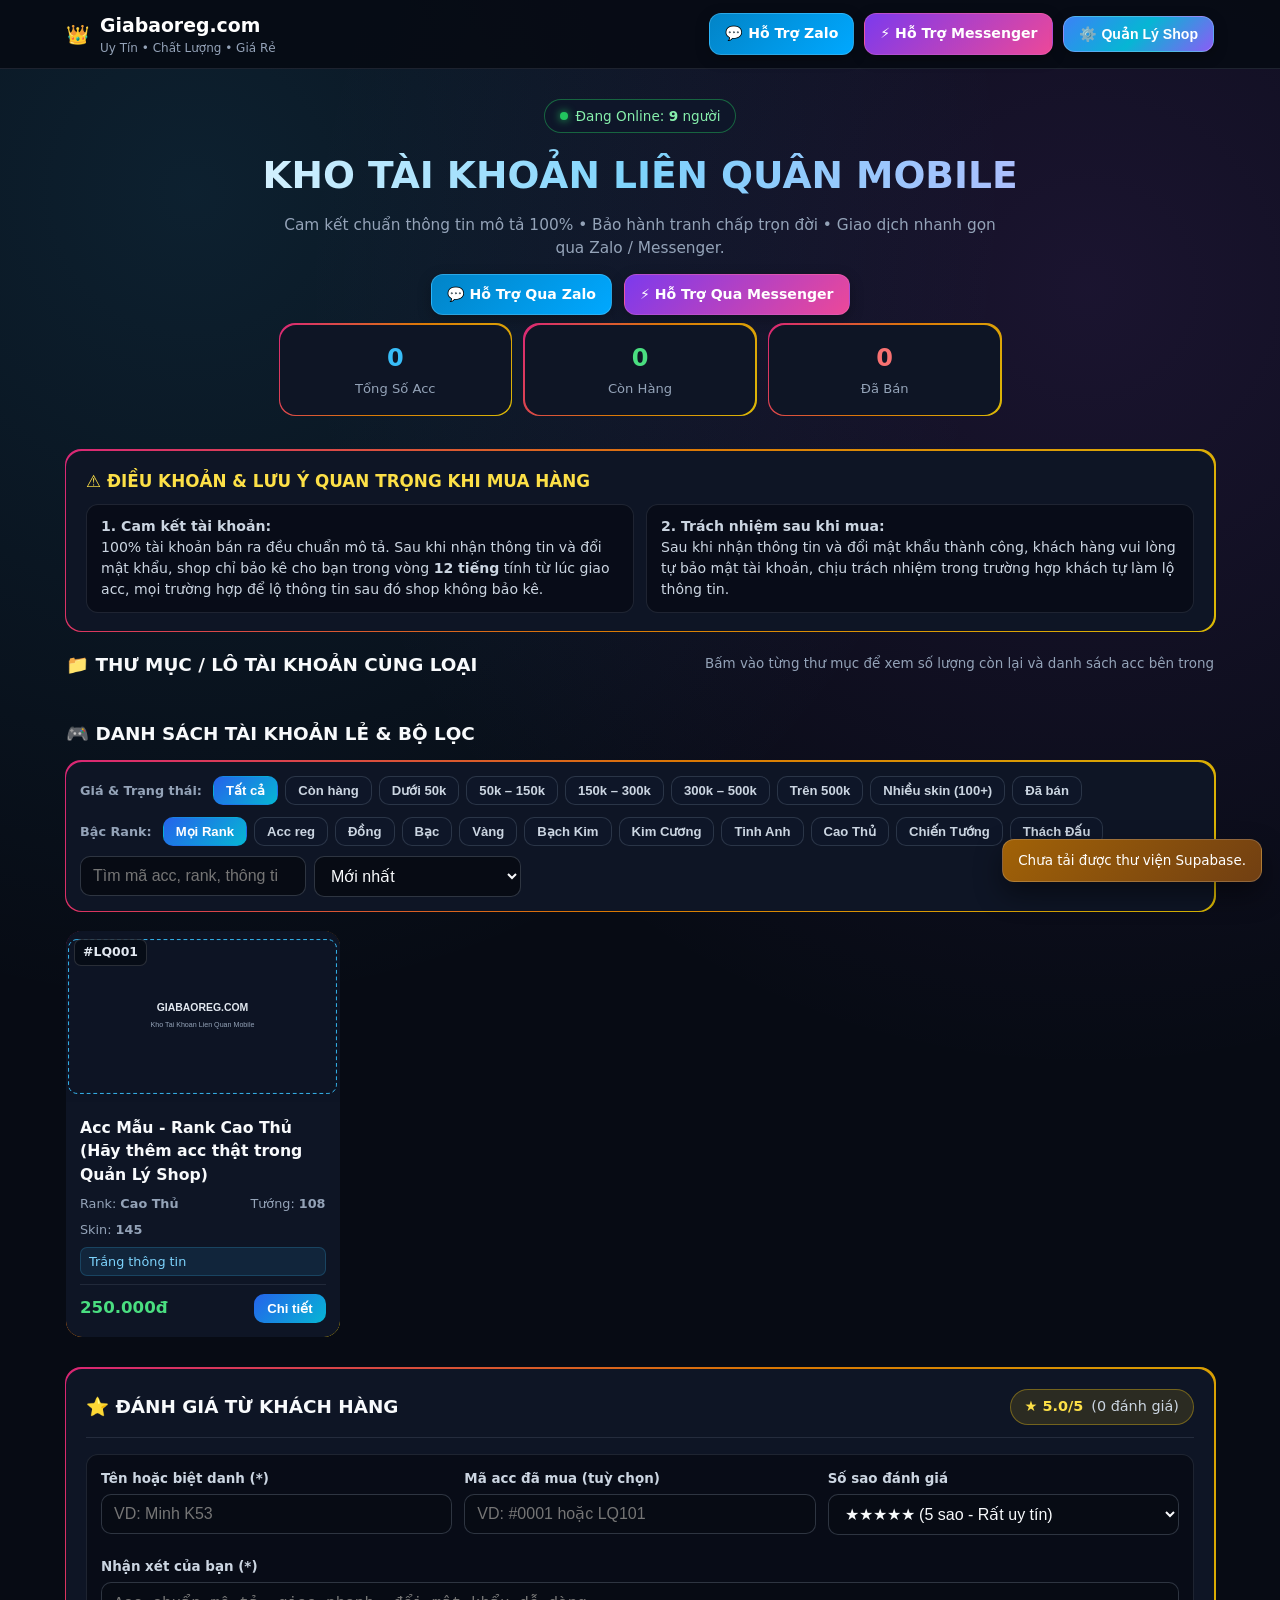
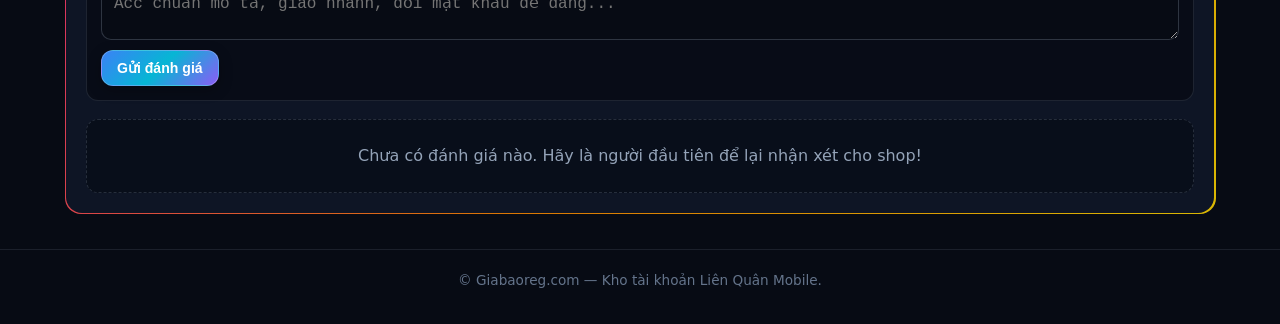
==== commit 64845c40: "Update index.html" ====
--- a/index.html
+++ b/index.html
@@ -287,6 +287,107 @@
       border: 1px solid rgba(148, 163, 184, 0.16);
     }
 
+    .section-heading {
+      display: flex;
+      align-items: center;
+      justify-content: space-between;
+      gap: 10px;
+      flex-wrap: wrap;
+      margin: 0 0 14px;
+    }
+
+    .section-heading h2 {
+      margin: 0;
+      font-size: 1.15rem;
+    }
+
+    .folders-grid {
+      display: grid;
+      grid-template-columns: repeat(auto-fill, minmax(275px, 1fr));
+      gap: 18px;
+      margin-bottom: 28px;
+    }
+
+    .folder-card {
+      overflow: hidden;
+      display: flex;
+      flex-direction: column;
+    }
+
+    .folder-thumb {
+      position: relative;
+      aspect-ratio: 16 / 10;
+      background: #070b14;
+      cursor: pointer;
+      overflow: hidden;
+      border-top-left-radius: 15px;
+      border-top-right-radius: 15px;
+    }
+
+    .folder-thumb img {
+      width: 100%;
+      height: 100%;
+      object-fit: cover;
+      display: block;
+    }
+
+    .folder-code {
+      position: absolute;
+      top: 8px;
+      left: 8px;
+      background: rgba(7, 11, 20, 0.88);
+      border: 1px solid rgba(255, 255, 255, 0.16);
+      color: #fde047;
+      font-size: 0.78rem;
+      font-weight: 800;
+      padding: 3px 8px;
+      border-radius: 7px;
+    }
+
+    .folder-stock-pill {
+      position: absolute;
+      bottom: 8px;
+      right: 8px;
+      background: rgba(15, 23, 42, 0.92);
+      border: 1px solid rgba(74, 222, 128, 0.45);
+      color: #4ade80;
+      font-size: 0.78rem;
+      font-weight: 800;
+      padding: 3px 9px;
+      border-radius: 999px;
+    }
+
+    .folder-body {
+      padding: 14px;
+      display: flex;
+      flex-direction: column;
+      gap: 8px;
+      flex: 1;
+    }
+
+    .folder-title {
+      margin: 0;
+      font-size: 1rem;
+      font-weight: 800;
+      cursor: pointer;
+    }
+
+    .folder-badges {
+      display: flex;
+      gap: 6px;
+      flex-wrap: wrap;
+      font-size: 0.78rem;
+    }
+
+    .folder-badge {
+      background: rgba(56, 189, 248, 0.12);
+      border: 1px solid rgba(56, 189, 248, 0.25);
+      color: #bae6fd;
+      padding: 3px 8px;
+      border-radius: 7px;
+      font-weight: 600;
+    }
+
     .toolbar {
       display: flex;
       flex-direction: column;
@@ -613,7 +714,7 @@
 
     .modal-card {
       width: 100%;
-      max-width: 800px;
+      max-width: 820px;
       margin: 8px auto 32px;
       padding: 18px;
       box-shadow: 0 24px 60px rgba(0, 0, 0, 0.75);
@@ -764,6 +865,17 @@
         </div>
       </div>
     </section>
+
+    <div class="section-heading">
+      <h2>📁 THƯ MỤC / LÔ TÀI KHOẢN CÙNG LOẠI</h2>
+      <span style="font-size:0.84rem;color:#94a3b8;">Bấm vào từng thư mục để xem số lượng còn lại và danh sách acc bên trong</span>
+    </div>
+    <section id="foldersGrid" class="folders-grid" aria-label="Danh sách thư mục tài khoản"></section>
+
+    <div class="section-heading">
+      <h2>🎮 DANH SÁCH TÀI KHOẢN LẺ &amp; BỘ LỌC</h2>
+      <span id="activeFolderBanner" style="font-size:0.84rem;color:#38bdf8;"></span>
+    </div>
 
     <section class="toolbar rgb-frame" aria-label="Bộ lọc giá bán, bậc rank và tìm kiếm">
       <div class="toolbar-row">
@@ -858,6 +970,40 @@
     </div>
   </footer>
 
+  <!-- MODAL XEM THƯ MỤC / LÔ ACC -->
+  <div id="folderModal" class="modal-backdrop" role="dialog" aria-modal="true" aria-labelledby="folderModalTitle">
+    <div class="modal-card rgb-frame">
+      <div class="modal-header">
+        <div>
+          <h2 id="folderModalTitle">Thư mục tài khoản</h2>
+          <small id="folderModalMeta" style="color:#38bdf8;"></small>
+        </div>
+        <button id="closeFolderBtn" type="button" class="btn btn-sm">✕ Đóng</button>
+      </div>
+
+      <img id="folderModalImg" src="" alt="Ảnh đại diện thư mục" style="width:100%;max-height:260px;object-fit:cover;border-radius:12px;margin-bottom:12px;background:#070b14;" />
+
+      <div id="folderModalDesc" style="white-space:pre-line;background:rgba(7,11,20,0.8);padding:12px;border-radius:10px;margin-bottom:14px;font-size:0.9rem;"></div>
+
+      <div style="display:flex;align-items:center;justify-content:space-between;gap:12px;flex-wrap:wrap;background:rgba(15,23,42,0.85);padding:12px;border-radius:12px;margin-bottom:16px;">
+        <div>
+          <div style="font-size:0.82rem;color:#94a3b8;">Giá / acc &amp; Giới hạn:</div>
+          <strong id="folderModalPrice" style="font-size:1.2rem;color:#4ade80;"></strong>
+          <span id="folderModalLimit" style="margin-left:8px;font-size:0.84rem;color:#fde047;"></span>
+        </div>
+        <div style="display:flex;align-items:center;gap:8px;flex-wrap:wrap;">
+          <label for="folderBuyQty" style="font-size:0.85rem;">Số lượng mua:</label>
+          <input id="folderBuyQty" type="number" class="input" min="1" value="1" style="width:82px;padding:7px 10px;" />
+          <button id="folderBuyBtn" type="button" class="btn btn-primary">🛒 Mua theo lô</button>
+        </div>
+      </div>
+
+      <h3 style="margin:0 0 10px;font-size:1rem;">Danh sách acc trong thư mục (<span id="folderModalCount">0</span>)</h3>
+      <div id="folderAccountsList" style="display:grid;grid-template-columns:repeat(auto-fill,minmax(220px,1fr));gap:12px;"></div>
+    </div>
+  </div>
+
+  <!-- MODAL CHI TIẾT ACC -->
   <div id="detailModal" class="modal-backdrop" role="dialog" aria-modal="true" aria-labelledby="detailTitle">
     <div class="modal-card rgb-frame">
       <div class="modal-header">
@@ -894,6 +1040,7 @@
     </div>
   </div>
 
+  <!-- MODAL QUẢN LÝ SHOP -->
   <div id="adminModal" class="modal-backdrop" role="dialog" aria-modal="true" aria-labelledby="adminModalTitle">
     <div class="modal-card rgb-frame">
       <div class="modal-header">
@@ -952,9 +1099,107 @@
           <button id="adminLogoutBtn" type="button" class="btn btn-danger btn-sm">Đăng xuất</button>
         </div>
 
+        <!-- FORM TẠO / SỬA THƯ MỤC ACC -->
+        <form id="folderForm" novalidate style="background:rgba(7,11,20,0.78);padding:14px;border-radius:12px;border:1px solid rgba(56,189,248,0.25);margin-bottom:18px;">
+          <h3 style="margin:0 0 12px;font-size:1rem;color:#7dd3fc;">📁 Tạo / Sửa Thư Mục (Lô Acc Cùng Loại)</h3>
+          <div class="form-grid">
+            <div class="form-field">
+              <label for="fldCode">Mã lô (*)</label>
+              <input id="fldCode" type="text" class="input" placeholder="VD: LO-NAKROTH" required />
+            </div>
+            <div class="form-field">
+              <label for="fldTitle">Tên lô / loại acc (*)</label>
+              <input id="fldTitle" type="text" class="input" placeholder="VD: Nakroth Lôi Quang Sứ Vippro" required />
+            </div>
+            <div class="form-field">
+              <label for="fldPrice">Giá mỗi acc (VNĐ)</label>
+              <input id="fldPrice" type="number" class="input" min="0" step="1000" value="20000" />
+            </div>
+            <div class="form-field">
+              <label for="fldMaxPerOrder">Tối đa mua / lần</label>
+              <input id="fldMaxPerOrder" type="number" class="input" min="1" value="10" />
+            </div>
+            <div class="form-field">
+              <label for="fldRank">Bậc Rank</label>
+              <select id="fldRank" class="select">
+                <option value="Acc reg">Acc reg</option>
+                <option value="Không Rank">Không Rank</option>
+                <option value="Đồng">Đồng</option>
+                <option value="Bạc">Bạc</option>
+                <option value="Vàng">Vàng</option>
+                <option value="Bạch Kim">Bạch Kim</option>
+                <option value="Kim Cương">Kim Cương</option>
+                <option value="Tinh Anh">Tinh Anh</option>
+                <option value="Cao Thủ">Cao Thủ</option>
+                <option value="Chiến Tướng">Chiến Tướng</option>
+                <option value="Thách Đấu">Thách Đấu</option>
+              </select>
+            </div>
+            <div class="form-field">
+              <label for="fldHeroes">Số tướng</label>
+              <input id="fldHeroes" type="number" class="input" min="0" value="0" />
+            </div>
+            <div class="form-field">
+              <label for="fldSkins">Số trang phục</label>
+              <input id="fldSkins" type="number" class="input" min="0" value="0" />
+            </div>
+            <div class="form-field">
+              <label for="fldInfo">Thông tin bảo mật</label>
+              <input id="fldInfo" type="text" class="input" placeholder="VD: Trắng thông tin" />
+            </div>
+          </div>
+
+          <div class="form-field">
+            <label for="fldCoverFile">Ảnh đại diện thư mục (chọn ảnh từ máy/điện thoại)</label>
+            <input id="fldCoverFile" type="file" class="input" accept="image/*" />
+          </div>
+
+          <div class="form-field">
+            <label for="fldCoverUrl">Hoặc dán link ảnh đại diện</label>
+            <input id="fldCoverUrl" type="text" class="input" placeholder="https://..." />
+          </div>
+
+          <div class="form-field">
+            <label for="fldDesc">Ghi chú / mô tả chung cho lô</label>
+            <textarea id="fldDesc" rows="2" class="textarea" placeholder="VD: Gắn số vào đổi mật khẩu nha..."></textarea>
+          </div>
+
+          <div class="form-field">
+            <label for="fldBulkAccounts">Nhập nhanh danh sách acc vào lô này (mỗi dòng 1 acc: <code>ma_acc|tk:mk</code> hoặc chỉ <code>tk:mk</code> — hỗ trợ dán hàng loạt)</label>
+            <textarea id="fldBulkAccounts" rows="3" class="textarea" placeholder="VD:&#10;NAK01|user1:pass1&#10;NAK02|user2:pass2"></textarea>
+          </div>
+
+          <div style="display:flex;gap:8px;flex-wrap:wrap;">
+            <button id="saveFolderBtn" type="submit" class="btn btn-primary">Lưu thư mục</button>
+            <button id="cancelFolderEditBtn" type="button" class="btn" style="display:none;">Hủy sửa lô</button>
+          </div>
+
+          <div class="table-wrap">
+            <table>
+              <thead>
+                <tr>
+                  <th>Mã lô</th>
+                  <th>Tên lô</th>
+                  <th>Còn lại</th>
+                  <th>Giá</th>
+                  <th>Thao tác</th>
+                </tr>
+              </thead>
+              <tbody id="adminFoldersBody"></tbody>
+            </table>
+          </div>
+        </form>
+
+        <!-- FORM THÊM / SỬA ACC LẺ -->
         <form id="accountForm" novalidate style="background:rgba(7,11,20,0.78);padding:14px;border-radius:12px;border:1px solid rgba(148,163,184,0.16);margin-bottom:18px;">
           <h3 style="margin:0 0 12px;font-size:1rem;">Thêm / Chỉnh sửa tài khoản Liên Quân</h3>
           <div class="form-grid">
+            <div class="form-field">
+              <label for="accFolderId">Thuộc thư mục (tuỳ chọn)</label>
+              <select id="accFolderId" class="select">
+                <option value="">-- Không thuộc thư mục (Acc lẻ) --</option>
+              </select>
+            </div>
             <div class="form-field">
               <label for="accCode">Mã acc (*)</label>
               <input id="accCode" type="text" class="input" placeholder="VD: LQ101" required />
@@ -1066,6 +1311,6 @@
   </div>
 
   <script src="https://cdn.jsdelivr.net/npm/@supabase/supabase-js@2"></script>
-  <script src="script.js?v=6"></script>
+  <script src="script.js?v=7"></script>
 </body>
 </html>
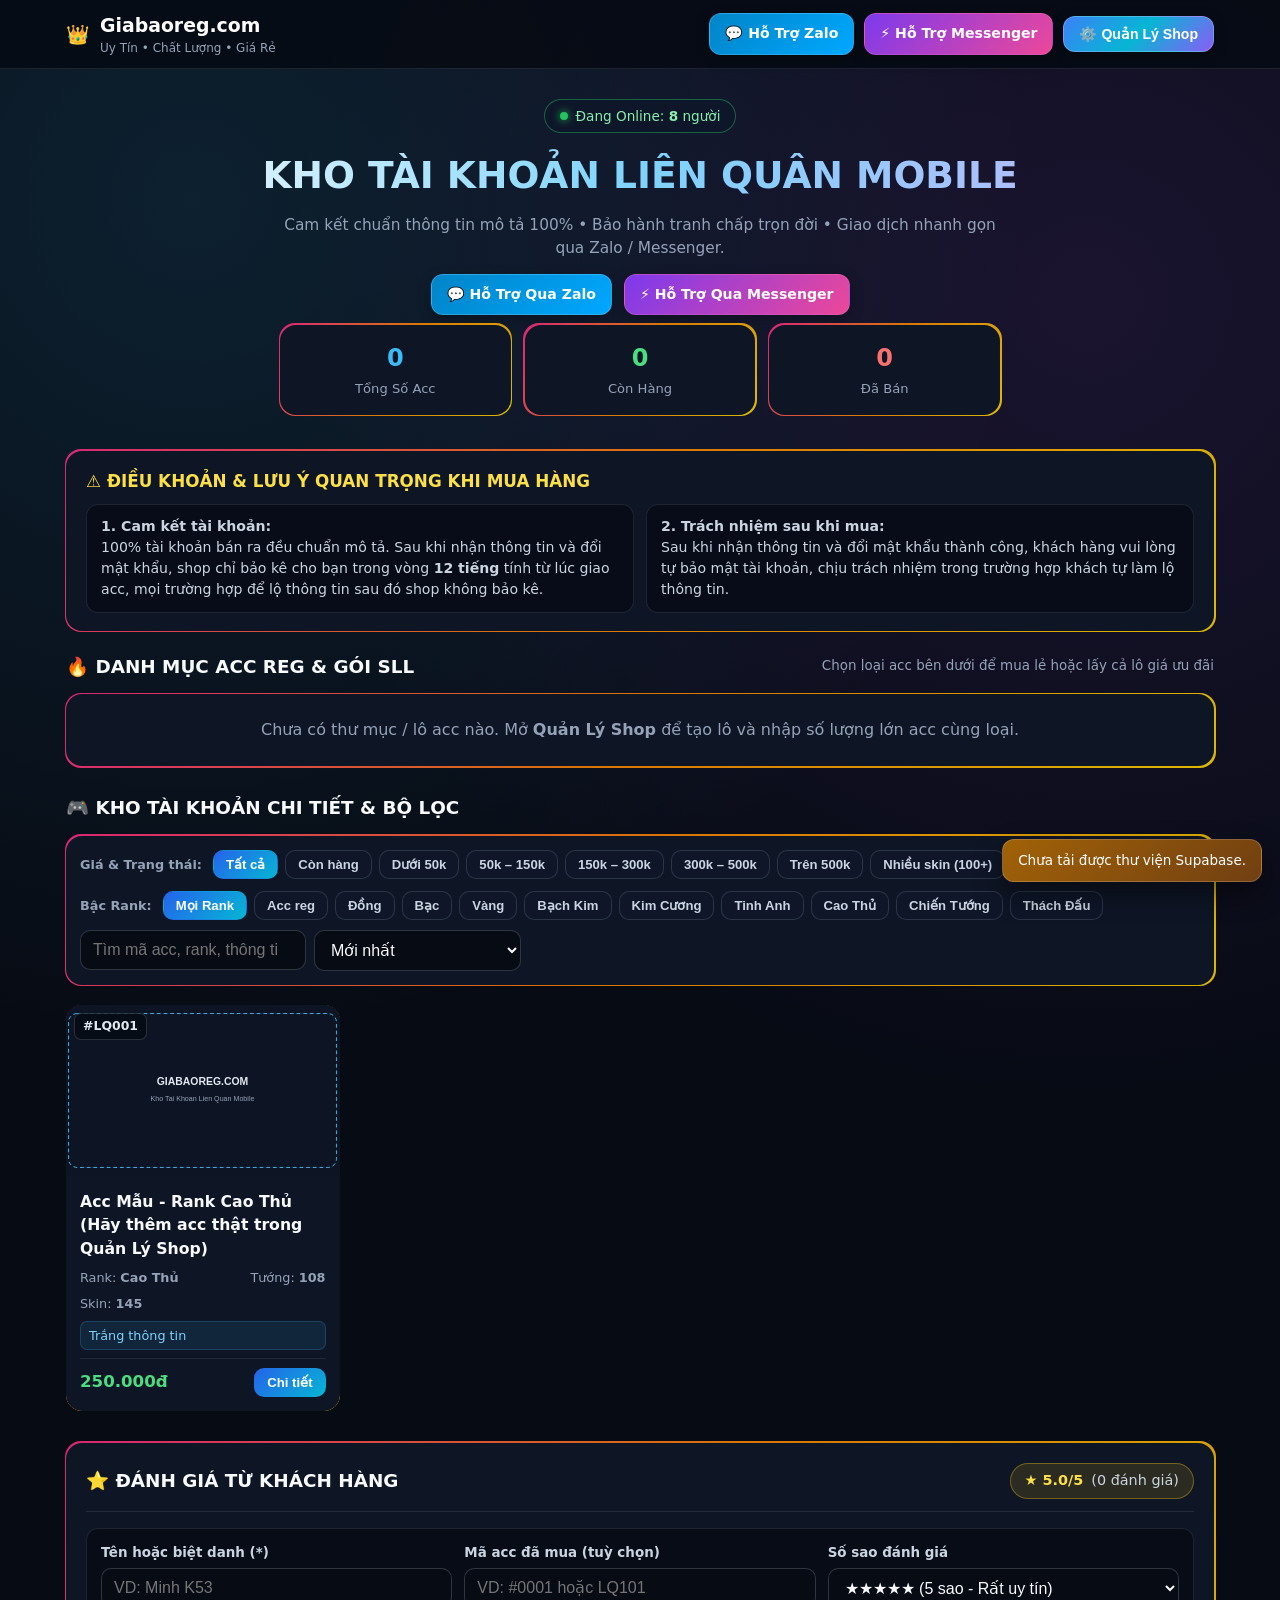
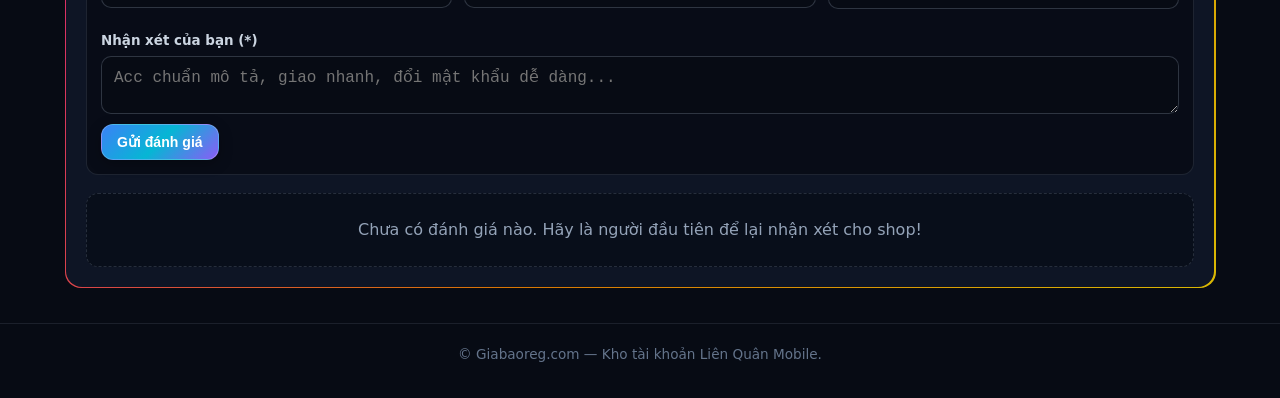
==== commit 2073967e: "Update index.html" ====
--- a/index.html
+++ b/index.html
@@ -159,6 +159,13 @@
       font-weight: 700;
     }
 
+    .btn-gold {
+      background: linear-gradient(135deg, #f59e0b, #ea580c);
+      border: 1px solid rgba(253, 224, 71, 0.35);
+      color: #fff;
+      font-weight: 700;
+    }
+
     .btn-danger {
       background: linear-gradient(135deg, #dc2626, #991b1b);
       border-color: rgba(248, 113, 113, 0.35);
@@ -263,7 +270,7 @@
 
     .terms-box {
       padding: 18px 20px;
-      margin-bottom: 20px;
+      margin-bottom: 22px;
     }
 
     .terms-box h2 {
@@ -299,11 +306,14 @@
     .section-heading h2 {
       margin: 0;
       font-size: 1.15rem;
+      display: flex;
+      align-items: center;
+      gap: 8px;
     }
 
     .folders-grid {
       display: grid;
-      grid-template-columns: repeat(auto-fill, minmax(275px, 1fr));
+      grid-template-columns: repeat(auto-fill, minmax(280px, 1fr));
       gap: 18px;
       margin-bottom: 28px;
     }
@@ -336,7 +346,7 @@
       top: 8px;
       left: 8px;
       background: rgba(7, 11, 20, 0.88);
-      border: 1px solid rgba(255, 255, 255, 0.16);
+      border: 1px solid rgba(253, 224, 71, 0.45);
       color: #fde047;
       font-size: 0.78rem;
       font-weight: 800;
@@ -361,15 +371,16 @@
       padding: 14px;
       display: flex;
       flex-direction: column;
-      gap: 8px;
+      gap: 9px;
       flex: 1;
     }
 
     .folder-title {
       margin: 0;
-      font-size: 1rem;
+      font-size: 1.02rem;
       font-weight: 800;
       cursor: pointer;
+      color: #fff;
     }
 
     .folder-badges {
@@ -386,6 +397,27 @@
       padding: 3px 8px;
       border-radius: 7px;
       font-weight: 600;
+    }
+
+    .price-tier-box {
+      display: grid;
+      grid-template-columns: repeat(2, minmax(0, 1fr));
+      gap: 8px;
+      background: rgba(7, 11, 20, 0.82);
+      border: 1px solid rgba(148, 163, 184, 0.18);
+      padding: 8px 10px;
+      border-radius: 10px;
+    }
+
+    .price-tier-item span {
+      display: block;
+      font-size: 0.73rem;
+      color: #94a3b8;
+    }
+
+    .price-tier-item strong {
+      font-size: 0.96rem;
+      font-weight: 800;
     }
 
     .toolbar {
@@ -867,13 +899,13 @@
     </section>
 
     <div class="section-heading">
-      <h2>📁 THƯ MỤC / LÔ TÀI KHOẢN CÙNG LOẠI</h2>
-      <span style="font-size:0.84rem;color:#94a3b8;">Bấm vào từng thư mục để xem số lượng còn lại và danh sách acc bên trong</span>
+      <h2>🔥 DANH MỤC ACC REG &amp; GÓI SLL</h2>
+      <span style="font-size:0.84rem;color:#94a3b8;">Chọn loại acc bên dưới để mua lẻ hoặc lấy cả lô giá ưu đãi</span>
     </div>
-    <section id="foldersGrid" class="folders-grid" aria-label="Danh sách thư mục tài khoản"></section>
+    <section id="foldersGrid" class="folders-grid" aria-label="Danh mục acc reg và gói số lượng lớn"></section>
 
     <div class="section-heading">
-      <h2>🎮 DANH SÁCH TÀI KHOẢN LẺ &amp; BỘ LỌC</h2>
+      <h2>🎮 KHO TÀI KHOẢN CHI TIẾT &amp; BỘ LỌC</h2>
       <span id="activeFolderBanner" style="font-size:0.84rem;color:#38bdf8;"></span>
     </div>
 
@@ -970,35 +1002,45 @@
     </div>
   </footer>
 
-  <!-- MODAL XEM THƯ MỤC / LÔ ACC -->
+  <!-- MODAL XEM GÓI ACC REG / MUA LẺ & MUA CẢ LÔ -->
   <div id="folderModal" class="modal-backdrop" role="dialog" aria-modal="true" aria-labelledby="folderModalTitle">
     <div class="modal-card rgb-frame">
       <div class="modal-header">
         <div>
-          <h2 id="folderModalTitle">Thư mục tài khoản</h2>
+          <h2 id="folderModalTitle">Chi tiết danh mục acc</h2>
           <small id="folderModalMeta" style="color:#38bdf8;"></small>
         </div>
         <button id="closeFolderBtn" type="button" class="btn btn-sm">✕ Đóng</button>
       </div>
 
-      <img id="folderModalImg" src="" alt="Ảnh đại diện thư mục" style="width:100%;max-height:260px;object-fit:cover;border-radius:12px;margin-bottom:12px;background:#070b14;" />
+      <img id="folderModalImg" src="" alt="Ảnh đại diện gói acc" style="width:100%;max-height:260px;object-fit:cover;border-radius:12px;margin-bottom:12px;background:#070b14;" />
 
       <div id="folderModalDesc" style="white-space:pre-line;background:rgba(7,11,20,0.8);padding:12px;border-radius:10px;margin-bottom:14px;font-size:0.9rem;"></div>
 
+      <div class="price-tier-box" style="margin-bottom:14px;">
+        <div class="price-tier-item">
+          <span>Giá mua lẻ (1 acc)</span>
+          <strong id="folderModalRetailPrice" style="color:#4ade80;font-size:1.15rem;"></strong>
+        </div>
+        <div class="price-tier-item">
+          <span id="folderModalBulkLabel">Giá mua cả lô / SLL</span>
+          <strong id="folderModalBulkPrice" style="color:#fbbf24;font-size:1.15rem;"></strong>
+        </div>
+      </div>
+
       <div style="display:flex;align-items:center;justify-content:space-between;gap:12px;flex-wrap:wrap;background:rgba(15,23,42,0.85);padding:12px;border-radius:12px;margin-bottom:16px;">
-        <div>
-          <div style="font-size:0.82rem;color:#94a3b8;">Giá / acc &amp; Giới hạn:</div>
-          <strong id="folderModalPrice" style="font-size:1.2rem;color:#4ade80;"></strong>
-          <span id="folderModalLimit" style="margin-left:8px;font-size:0.84rem;color:#fde047;"></span>
-        </div>
         <div style="display:flex;align-items:center;gap:8px;flex-wrap:wrap;">
-          <label for="folderBuyQty" style="font-size:0.85rem;">Số lượng mua:</label>
-          <input id="folderBuyQty" type="number" class="input" min="1" value="1" style="width:82px;padding:7px 10px;" />
-          <button id="folderBuyBtn" type="button" class="btn btn-primary">🛒 Mua theo lô</button>
-        </div>
-      </div>
-
-      <h3 style="margin:0 0 10px;font-size:1rem;">Danh sách acc trong thư mục (<span id="folderModalCount">0</span>)</h3>
+          <label for="folderBuyQty" style="font-size:0.86rem;font-weight:600;">Số lượng muốn lấy:</label>
+          <input id="folderBuyQty" type="number" class="input" min="1" value="1" style="width:86px;padding:7px 10px;" />
+          <span id="folderModalTotalCalc" style="font-size:0.92rem;color:#38bdf8;font-weight:700;"></span>
+        </div>
+        <div style="display:flex;gap:8px;flex-wrap:wrap;">
+          <button id="folderBuyBtn" type="button" class="btn btn-primary">🛒 Mua theo số lượng</button>
+          <button id="folderBuyAllBtn" type="button" class="btn btn-gold">🔥 Chốt cả lô</button>
+        </div>
+      </div>
+
+      <h3 style="margin:0 0 10px;font-size:1rem;">Danh sách mã acc thuộc gói này (<span id="folderModalCount">0</span>)</h3>
       <div id="folderAccountsList" style="display:grid;grid-template-columns:repeat(auto-fill,minmax(220px,1fr));gap:12px;"></div>
     </div>
   </div>
@@ -1099,21 +1141,29 @@
           <button id="adminLogoutBtn" type="button" class="btn btn-danger btn-sm">Đăng xuất</button>
         </div>
 
-        <!-- FORM TẠO / SỬA THƯ MỤC ACC -->
+        <!-- FORM TẠO / SỬA GÓI ACC REG THEO LOẠI -->
         <form id="folderForm" novalidate style="background:rgba(7,11,20,0.78);padding:14px;border-radius:12px;border:1px solid rgba(56,189,248,0.25);margin-bottom:18px;">
-          <h3 style="margin:0 0 12px;font-size:1rem;color:#7dd3fc;">📁 Tạo / Sửa Thư Mục (Lô Acc Cùng Loại)</h3>
+          <h3 style="margin:0 0 12px;font-size:1rem;color:#7dd3fc;">🔥 Tạo / Sửa Gói Acc Reg &amp; Lô SLL</h3>
           <div class="form-grid">
             <div class="form-field">
-              <label for="fldCode">Mã lô (*)</label>
-              <input id="fldCode" type="text" class="input" placeholder="VD: LO-NAKROTH" required />
-            </div>
-            <div class="form-field">
-              <label for="fldTitle">Tên lô / loại acc (*)</label>
+              <label for="fldCode">Mã gói / lô (*)</label>
+              <input id="fldCode" type="text" class="input" placeholder="VD: REG-NAKROTH" required />
+            </div>
+            <div class="form-field">
+              <label for="fldTitle">Tên loại acc (*)</label>
               <input id="fldTitle" type="text" class="input" placeholder="VD: Nakroth Lôi Quang Sứ Vippro" required />
             </div>
             <div class="form-field">
-              <label for="fldPrice">Giá mỗi acc (VNĐ)</label>
+              <label for="fldPrice">Giá mua lẻ 1 acc (VNĐ)</label>
               <input id="fldPrice" type="number" class="input" min="0" step="1000" value="20000" />
+            </div>
+            <div class="form-field">
+              <label for="fldBulkPrice">Giá mua cả lô / SLL (VNĐ / acc)</label>
+              <input id="fldBulkPrice" type="number" class="input" min="0" step="1000" value="15000" />
+            </div>
+            <div class="form-field">
+              <label for="fldBulkMinQty">Từ bao nhiêu acc tính giá sỉ?</label>
+              <input id="fldBulkMinQty" type="number" class="input" min="2" value="5" />
             </div>
             <div class="form-field">
               <label for="fldMaxPerOrder">Tối đa mua / lần</label>
@@ -1150,7 +1200,7 @@
           </div>
 
           <div class="form-field">
-            <label for="fldCoverFile">Ảnh đại diện thư mục (chọn ảnh từ máy/điện thoại)</label>
+            <label for="fldCoverFile">Ảnh đại diện gói acc (chọn từ máy/điện thoại)</label>
             <input id="fldCoverFile" type="file" class="input" accept="image/*" />
           </div>
 
@@ -1160,28 +1210,28 @@
           </div>
 
           <div class="form-field">
-            <label for="fldDesc">Ghi chú / mô tả chung cho lô</label>
+            <label for="fldDesc">Ghi chú / mô tả chung cho gói</label>
             <textarea id="fldDesc" rows="2" class="textarea" placeholder="VD: Gắn số vào đổi mật khẩu nha..."></textarea>
           </div>
 
           <div class="form-field">
-            <label for="fldBulkAccounts">Nhập nhanh danh sách acc vào lô này (mỗi dòng 1 acc: <code>ma_acc|tk:mk</code> hoặc chỉ <code>tk:mk</code> — hỗ trợ dán hàng loạt)</label>
+            <label for="fldBulkAccounts">Nhập nhanh danh sách acc vào gói này (mỗi dòng 1 acc: <code>ma_acc|tk:mk</code> hoặc chỉ <code>tk:mk</code> — hỗ trợ dán hàng trăm/nghìn dòng)</label>
             <textarea id="fldBulkAccounts" rows="3" class="textarea" placeholder="VD:&#10;NAK01|user1:pass1&#10;NAK02|user2:pass2"></textarea>
           </div>
 
           <div style="display:flex;gap:8px;flex-wrap:wrap;">
-            <button id="saveFolderBtn" type="submit" class="btn btn-primary">Lưu thư mục</button>
-            <button id="cancelFolderEditBtn" type="button" class="btn" style="display:none;">Hủy sửa lô</button>
+            <button id="saveFolderBtn" type="submit" class="btn btn-primary">Lưu gói acc</button>
+            <button id="cancelFolderEditBtn" type="button" class="btn" style="display:none;">Hủy sửa gói</button>
           </div>
 
           <div class="table-wrap">
             <table>
               <thead>
                 <tr>
-                  <th>Mã lô</th>
-                  <th>Tên lô</th>
+                  <th>Mã gói</th>
+                  <th>Loại acc</th>
                   <th>Còn lại</th>
-                  <th>Giá</th>
+                  <th>Giá lẻ / Giá lô</th>
                   <th>Thao tác</th>
                 </tr>
               </thead>
@@ -1192,12 +1242,12 @@
 
         <!-- FORM THÊM / SỬA ACC LẺ -->
         <form id="accountForm" novalidate style="background:rgba(7,11,20,0.78);padding:14px;border-radius:12px;border:1px solid rgba(148,163,184,0.16);margin-bottom:18px;">
-          <h3 style="margin:0 0 12px;font-size:1rem;">Thêm / Chỉnh sửa tài khoản Liên Quân</h3>
+          <h3 style="margin:0 0 12px;font-size:1rem;">Thêm / Chỉnh sửa tài khoản chi tiết</h3>
           <div class="form-grid">
             <div class="form-field">
-              <label for="accFolderId">Thuộc thư mục (tuỳ chọn)</label>
+              <label for="accFolderId">Thuộc gói acc reg (tuỳ chọn)</label>
               <select id="accFolderId" class="select">
-                <option value="">-- Không thuộc thư mục (Acc lẻ) --</option>
+                <option value="">-- Không thuộc gói (Acc lẻ riêng) --</option>
               </select>
             </div>
             <div class="form-field">
@@ -1311,6 +1361,6 @@
   </div>
 
   <script src="https://cdn.jsdelivr.net/npm/@supabase/supabase-js@2"></script>
-  <script src="script.js?v=7"></script>
+  <script src="script.js?v=8"></script>
 </body>
 </html>
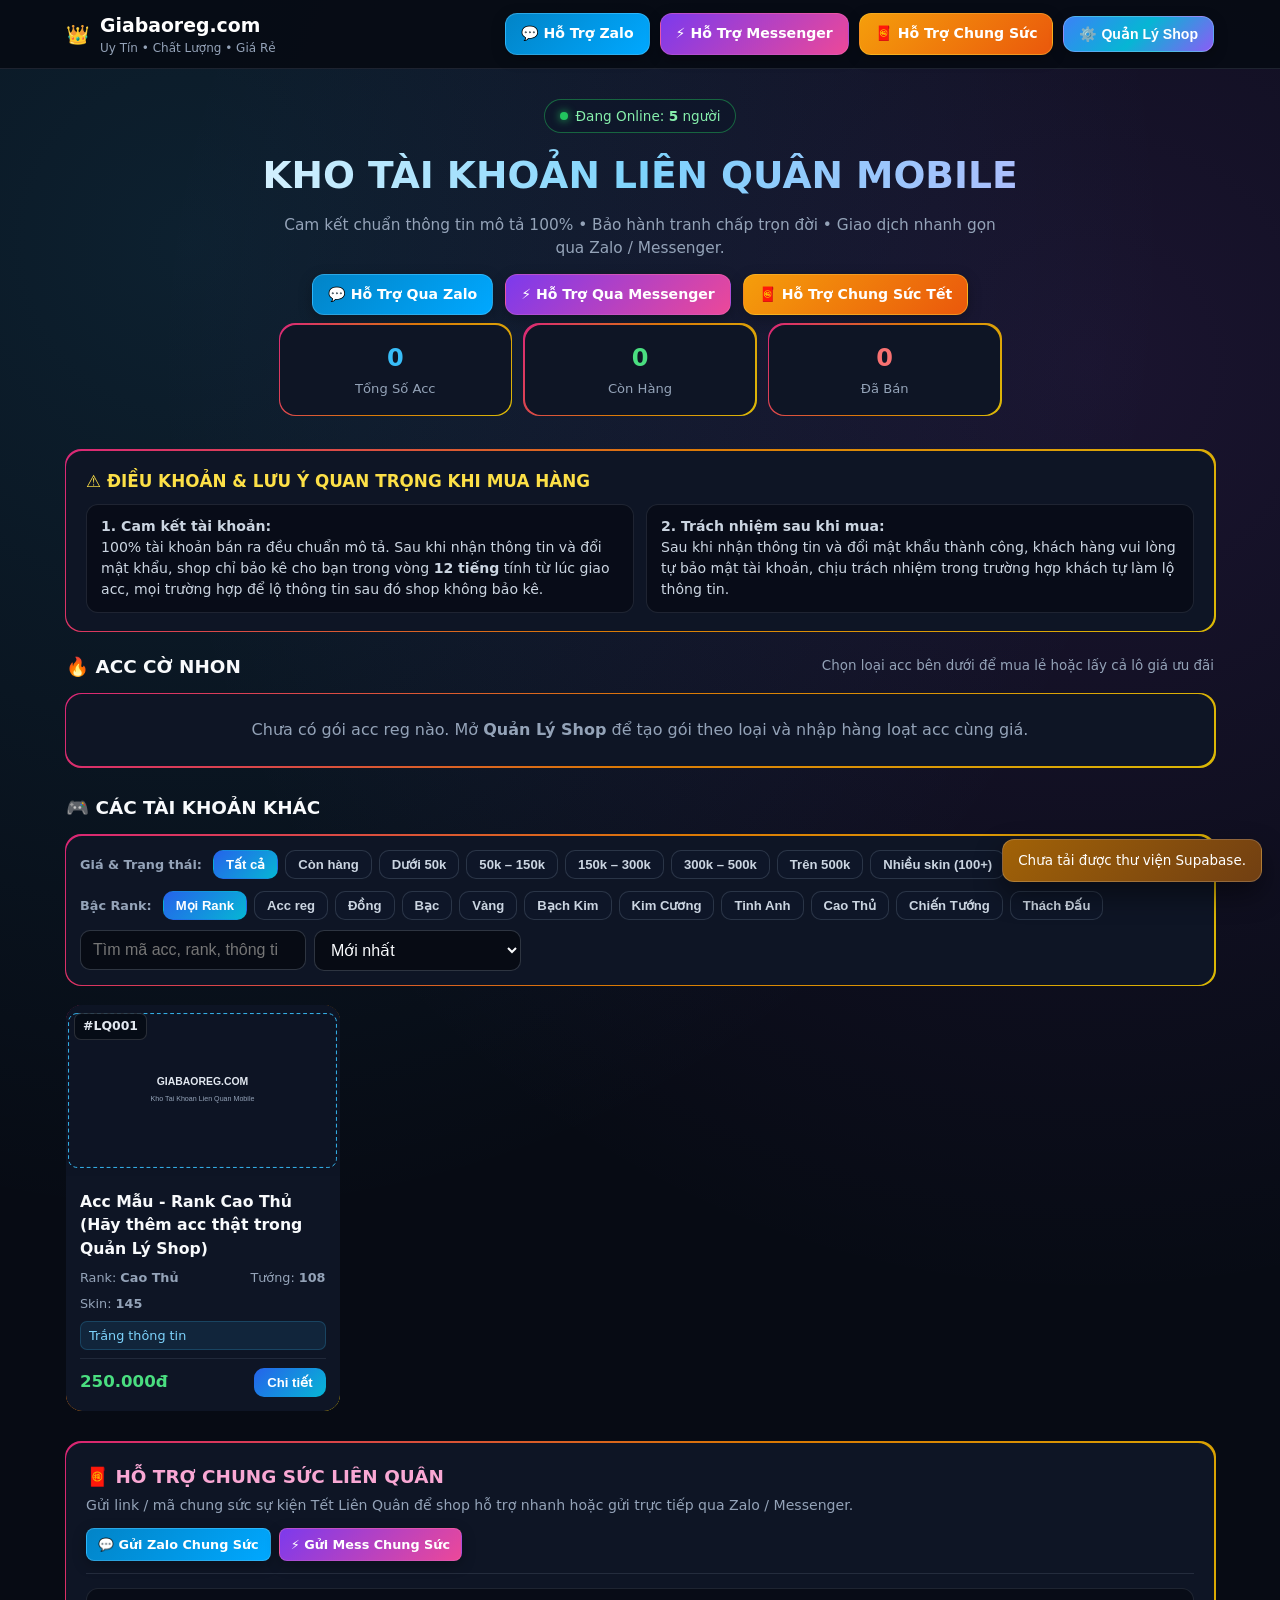
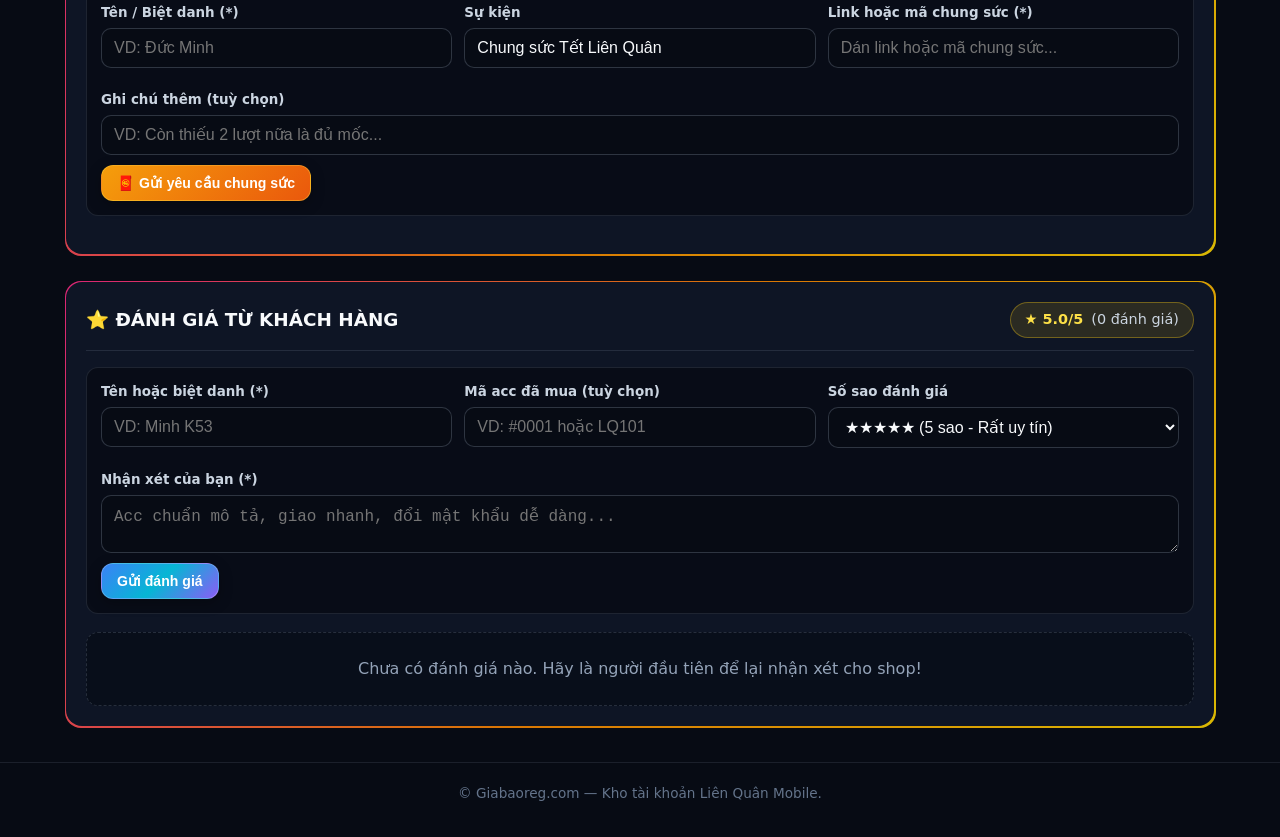
==== commit a28387f3: "Update index.html" ====
--- a/index.html
+++ b/index.html
@@ -625,6 +625,60 @@
       cursor: pointer;
     }
 
+    .support-event-section {
+      padding: 20px;
+      margin-bottom: 28px;
+    }
+
+    .support-event-header {
+      display: flex;
+      align-items: center;
+      justify-content: space-between;
+      gap: 12px;
+      flex-wrap: wrap;
+      margin-bottom: 14px;
+      padding-bottom: 12px;
+      border-bottom: 1px solid rgba(148, 163, 184, 0.16);
+    }
+
+    .support-event-header h2 {
+      margin: 0;
+      font-size: 1.15rem;
+      color: #f9a8d4;
+    }
+
+    .support-list {
+      display: grid;
+      grid-template-columns: repeat(auto-fill, minmax(270px, 1fr));
+      gap: 12px;
+      margin-top: 14px;
+    }
+
+    .support-card {
+      background: rgba(7, 11, 20, 0.8);
+      border: 1px solid rgba(148, 163, 184, 0.2);
+      border-radius: 12px;
+      padding: 12px 14px;
+      display: flex;
+      flex-direction: column;
+      gap: 6px;
+    }
+
+    .support-status {
+      font-size: 0.75rem;
+      font-weight: 700;
+      padding: 2px 8px;
+      border-radius: 999px;
+      width: fit-content;
+      background: rgba(250, 204, 21, 0.15);
+      color: #fde047;
+    }
+
+    .support-status.done {
+      background: rgba(74, 222, 128, 0.15);
+      color: #4ade80;
+    }
+
     .reviews-section {
       padding: 20px;
       margin-bottom: 36px;
@@ -836,6 +890,9 @@
         <a id="fbContactBtn" href="https://m.me/" target="_blank" rel="noopener noreferrer" class="btn btn-mess">
           ⚡ Hỗ Trợ Messenger
         </a>
+        <a href="#chungSucSection" class="btn btn-gold">
+          🧧 Hỗ Trợ Chung Sức
+        </a>
         <button id="openAdminBtn" type="button" class="btn btn-primary">
           ⚙️ Quản Lý Shop
         </button>
@@ -862,6 +919,9 @@
         <a id="mainMessBtn" href="https://m.me/" target="_blank" rel="noopener noreferrer" class="btn btn-mess">
           ⚡ Hỗ Trợ Qua Messenger
         </a>
+        <a href="#chungSucSection" class="btn btn-gold">
+          🧧 Hỗ Trợ Chung Sức Tết
+        </a>
       </div>
 
       <div id="zaloPhoneDisplay" class="zalo-phone-badge" style="display:none;">
@@ -899,13 +959,13 @@
     </section>
 
     <div class="section-heading">
-      <h2>🔥 DANH MỤC ACC REG &amp; GÓI SLL</h2>
+      <h2>🔥 ACC CỜ NHON</h2>
       <span style="font-size:0.84rem;color:#94a3b8;">Chọn loại acc bên dưới để mua lẻ hoặc lấy cả lô giá ưu đãi</span>
     </div>
-    <section id="foldersGrid" class="folders-grid" aria-label="Danh mục acc reg và gói số lượng lớn"></section>
+    <section id="foldersGrid" class="folders-grid" aria-label="Acc cờ nhon"></section>
 
     <div class="section-heading">
-      <h2>🎮 KHO TÀI KHOẢN CHI TIẾT &amp; BỘ LỌC</h2>
+      <h2>🎮 CÁC TÀI KHOẢN KHÁC</h2>
       <span id="activeFolderBanner" style="font-size:0.84rem;color:#38bdf8;"></span>
     </div>
 
@@ -955,6 +1015,50 @@
 
     <section id="accountsGrid" class="accounts-grid" aria-live="polite"></section>
 
+    <!-- KHU VỰC HỖ TRỢ CHUNG SỨC TẾT LIÊN QUÂN -->
+    <section id="chungSucSection" class="support-event-section rgb-frame" aria-label="Hỗ trợ chung sức Liên Quân">
+      <div class="support-event-header">
+        <div>
+          <h2>🧧 HỖ TRỢ CHUNG SỨC LIÊN QUÂN</h2>
+          <p style="margin:4px 0 0;color:#94a3b8;font-size:0.88rem;">
+            Gửi link / mã chung sức sự kiện Tết Liên Quân để shop hỗ trợ nhanh hoặc gửi trực tiếp qua Zalo / Messenger.
+          </p>
+        </div>
+        <div style="display:flex;gap:8px;flex-wrap:wrap;">
+          <a id="supportZaloBtn" href="https://zalo.me/" target="_blank" rel="noopener noreferrer" class="btn btn-zalo btn-sm">
+            💬 Gửi Zalo Chung Sức
+          </a>
+          <a id="supportMessBtn" href="https://m.me/" target="_blank" rel="noopener noreferrer" class="btn btn-mess btn-sm">
+            ⚡ Gửi Mess Chung Sức
+          </a>
+        </div>
+      </div>
+
+      <form id="supportForm" class="review-form-box" novalidate>
+        <div class="form-grid">
+          <div class="form-field">
+            <label for="supName">Tên / Biệt danh (*)</label>
+            <input id="supName" type="text" class="input" placeholder="VD: Đức Minh" required />
+          </div>
+          <div class="form-field">
+            <label for="supEvent">Sự kiện</label>
+            <input id="supEvent" type="text" class="input" value="Chung sức Tết Liên Quân" />
+          </div>
+          <div class="form-field">
+            <label for="supLinkCode">Link hoặc mã chung sức (*)</label>
+            <input id="supLinkCode" type="text" class="input" placeholder="Dán link hoặc mã chung sức..." required />
+          </div>
+        </div>
+        <div class="form-field">
+          <label for="supNote">Ghi chú thêm (tuỳ chọn)</label>
+          <input id="supNote" type="text" class="input" placeholder="VD: Còn thiếu 2 lượt nữa là đủ mốc..." />
+        </div>
+        <button id="submitSupportBtn" type="submit" class="btn btn-gold">🧧 Gửi yêu cầu chung sức</button>
+      </form>
+
+      <div id="supportList" class="support-list"></div>
+    </section>
+
     <section class="reviews-section rgb-frame" aria-label="Đánh giá từ khách hàng">
       <div class="reviews-header">
         <h2>⭐ ĐÁNH GIÁ TỪ KHÁCH HÀNG</h2>
@@ -1002,12 +1106,12 @@
     </div>
   </footer>
 
-  <!-- MODAL XEM GÓI ACC REG / MUA LẺ & MUA CẢ LÔ -->
+  <!-- MODAL XEM GÓI ACC CỜ NHON / MUA LẺ & MUA CẢ LÔ -->
   <div id="folderModal" class="modal-backdrop" role="dialog" aria-modal="true" aria-labelledby="folderModalTitle">
     <div class="modal-card rgb-frame">
       <div class="modal-header">
         <div>
-          <h2 id="folderModalTitle">Chi tiết danh mục acc</h2>
+          <h2 id="folderModalTitle">Chi tiết gói acc cờ nhon</h2>
           <small id="folderModalMeta" style="color:#38bdf8;"></small>
         </div>
         <button id="closeFolderBtn" type="button" class="btn btn-sm">✕ Đóng</button>
@@ -1141,9 +1245,9 @@
           <button id="adminLogoutBtn" type="button" class="btn btn-danger btn-sm">Đăng xuất</button>
         </div>
 
-        <!-- FORM TẠO / SỬA GÓI ACC REG THEO LOẠI -->
+        <!-- FORM TẠO / SỬA GÓI ACC CỜ NHON -->
         <form id="folderForm" novalidate style="background:rgba(7,11,20,0.78);padding:14px;border-radius:12px;border:1px solid rgba(56,189,248,0.25);margin-bottom:18px;">
-          <h3 style="margin:0 0 12px;font-size:1rem;color:#7dd3fc;">🔥 Tạo / Sửa Gói Acc Reg &amp; Lô SLL</h3>
+          <h3 style="margin:0 0 12px;font-size:1rem;color:#7dd3fc;">🔥 Tạo / Sửa Gói Acc Cờ Nhon</h3>
           <div class="form-grid">
             <div class="form-field">
               <label for="fldCode">Mã gói / lô (*)</label>
@@ -1242,12 +1346,12 @@
 
         <!-- FORM THÊM / SỬA ACC LẺ -->
         <form id="accountForm" novalidate style="background:rgba(7,11,20,0.78);padding:14px;border-radius:12px;border:1px solid rgba(148,163,184,0.16);margin-bottom:18px;">
-          <h3 style="margin:0 0 12px;font-size:1rem;">Thêm / Chỉnh sửa tài khoản chi tiết</h3>
+          <h3 style="margin:0 0 12px;font-size:1rem;">Thêm / Chỉnh sửa tài khoản (Các tài khoản khác)</h3>
           <div class="form-grid">
             <div class="form-field">
-              <label for="accFolderId">Thuộc gói acc reg (tuỳ chọn)</label>
+              <label for="accFolderId">Thuộc gói acc cờ nhon (tuỳ chọn)</label>
               <select id="accFolderId" class="select">
-                <option value="">-- Không thuộc gói (Acc lẻ riêng) --</option>
+                <option value="">-- Không thuộc gói (Các tài khoản khác) --</option>
               </select>
             </div>
             <div class="form-field">
@@ -1361,6 +1465,6 @@
   </div>
 
   <script src="https://cdn.jsdelivr.net/npm/@supabase/supabase-js@2"></script>
-  <script src="script.js?v=8"></script>
+  <script src="script.js?v=9"></script>
 </body>
 </html>
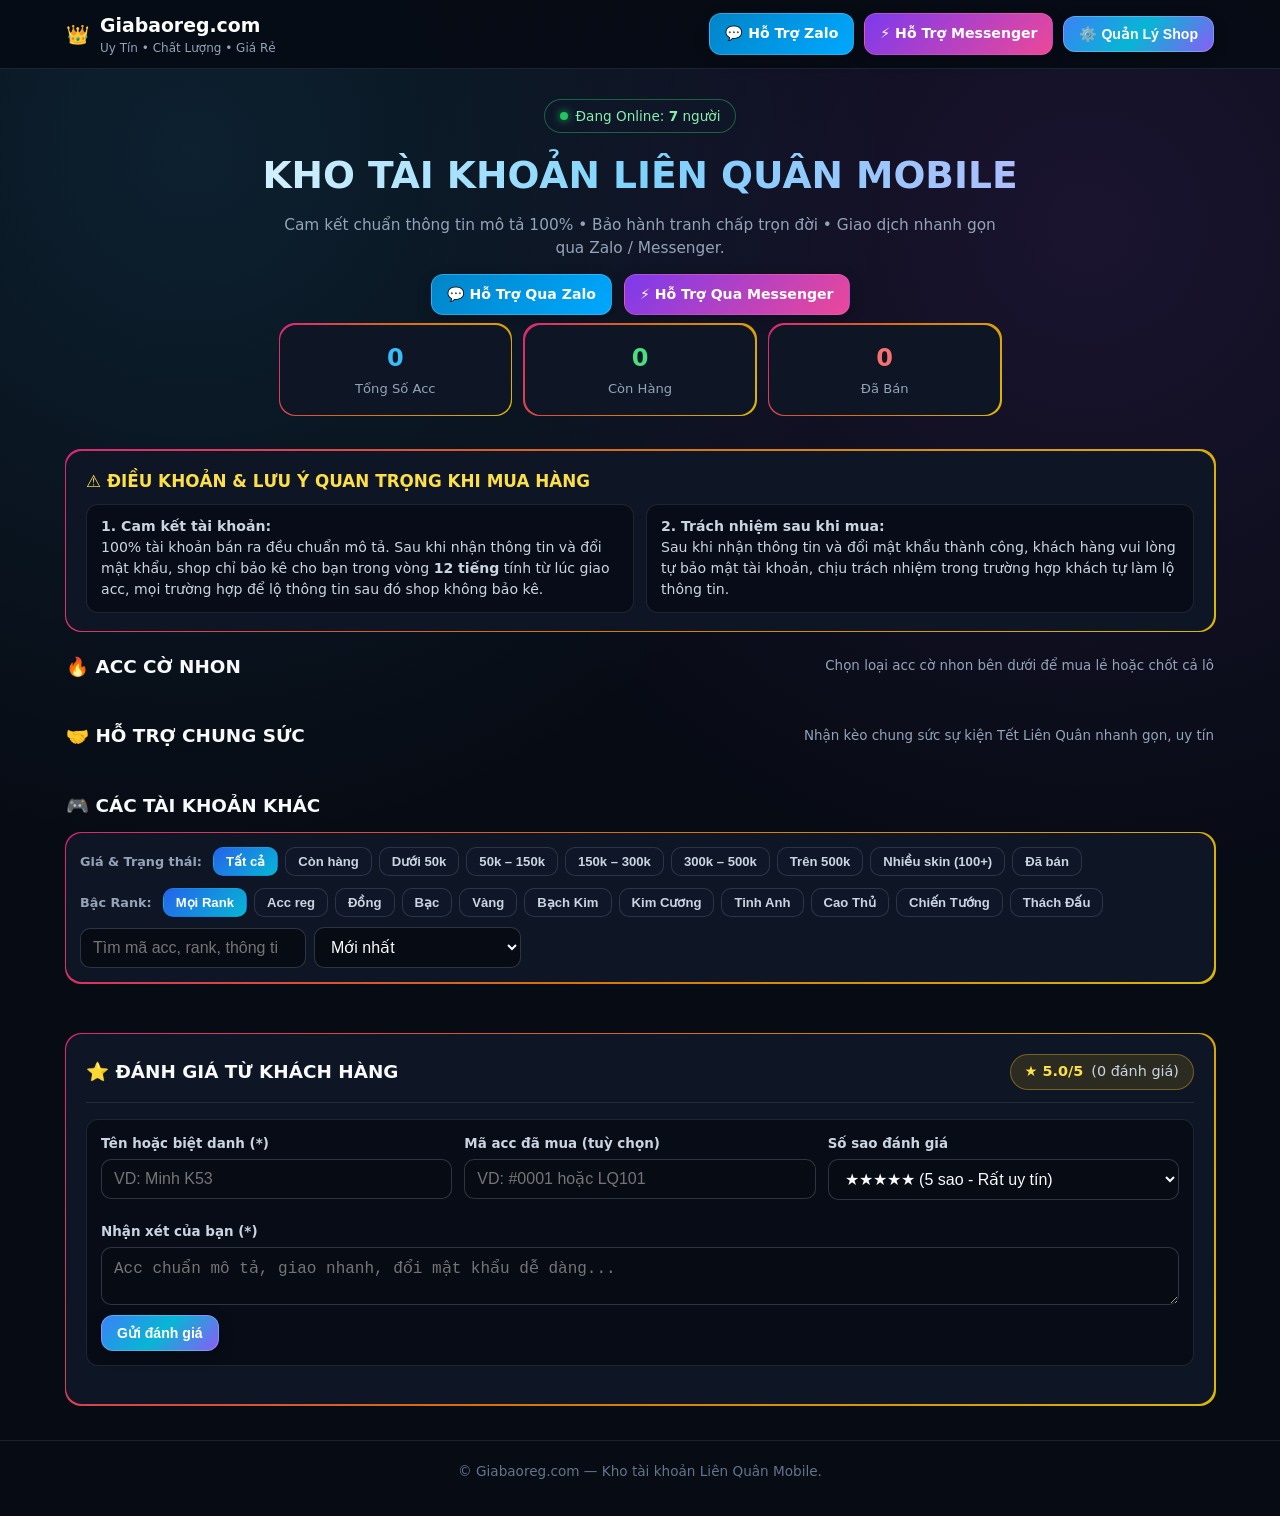
==== commit cee7b0f6: "Update index.html" ====
--- a/index.html
+++ b/index.html
@@ -420,6 +420,57 @@
       font-weight: 800;
     }
 
+    .support-grid {
+      display: grid;
+      grid-template-columns: repeat(auto-fill, minmax(280px, 1fr));
+      gap: 16px;
+      margin-bottom: 28px;
+    }
+
+    .support-card {
+      padding: 16px;
+      display: flex;
+      flex-direction: column;
+      gap: 10px;
+    }
+
+    .support-tag {
+      display: inline-block;
+      width: fit-content;
+      font-size: 0.75rem;
+      font-weight: 700;
+      color: #fde047;
+      background: rgba(250, 204, 21, 0.14);
+      border: 1px solid rgba(250, 204, 21, 0.35);
+      padding: 3px 9px;
+      border-radius: 999px;
+    }
+
+    .support-title {
+      margin: 0;
+      font-size: 1.02rem;
+      font-weight: 800;
+      color: #fff;
+    }
+
+    .support-desc {
+      margin: 0;
+      font-size: 0.86rem;
+      color: #cbd5e1;
+      white-space: pre-line;
+    }
+
+    .support-foot {
+      margin-top: auto;
+      padding-top: 10px;
+      border-top: 1px solid rgba(148, 163, 184, 0.16);
+      display: flex;
+      align-items: center;
+      justify-content: space-between;
+      gap: 8px;
+      flex-wrap: wrap;
+    }
+
     .toolbar {
       display: flex;
       flex-direction: column;
@@ -625,60 +676,6 @@
       cursor: pointer;
     }
 
-    .support-event-section {
-      padding: 20px;
-      margin-bottom: 28px;
-    }
-
-    .support-event-header {
-      display: flex;
-      align-items: center;
-      justify-content: space-between;
-      gap: 12px;
-      flex-wrap: wrap;
-      margin-bottom: 14px;
-      padding-bottom: 12px;
-      border-bottom: 1px solid rgba(148, 163, 184, 0.16);
-    }
-
-    .support-event-header h2 {
-      margin: 0;
-      font-size: 1.15rem;
-      color: #f9a8d4;
-    }
-
-    .support-list {
-      display: grid;
-      grid-template-columns: repeat(auto-fill, minmax(270px, 1fr));
-      gap: 12px;
-      margin-top: 14px;
-    }
-
-    .support-card {
-      background: rgba(7, 11, 20, 0.8);
-      border: 1px solid rgba(148, 163, 184, 0.2);
-      border-radius: 12px;
-      padding: 12px 14px;
-      display: flex;
-      flex-direction: column;
-      gap: 6px;
-    }
-
-    .support-status {
-      font-size: 0.75rem;
-      font-weight: 700;
-      padding: 2px 8px;
-      border-radius: 999px;
-      width: fit-content;
-      background: rgba(250, 204, 21, 0.15);
-      color: #fde047;
-    }
-
-    .support-status.done {
-      background: rgba(74, 222, 128, 0.15);
-      color: #4ade80;
-    }
-
     .reviews-section {
       padding: 20px;
       margin-bottom: 36px;
@@ -890,9 +887,6 @@
         <a id="fbContactBtn" href="https://m.me/" target="_blank" rel="noopener noreferrer" class="btn btn-mess">
           ⚡ Hỗ Trợ Messenger
         </a>
-        <a href="#chungSucSection" class="btn btn-gold">
-          🧧 Hỗ Trợ Chung Sức
-        </a>
         <button id="openAdminBtn" type="button" class="btn btn-primary">
           ⚙️ Quản Lý Shop
         </button>
@@ -919,9 +913,6 @@
         <a id="mainMessBtn" href="https://m.me/" target="_blank" rel="noopener noreferrer" class="btn btn-mess">
           ⚡ Hỗ Trợ Qua Messenger
         </a>
-        <a href="#chungSucSection" class="btn btn-gold">
-          🧧 Hỗ Trợ Chung Sức Tết
-        </a>
       </div>
 
       <div id="zaloPhoneDisplay" class="zalo-phone-badge" style="display:none;">
@@ -958,12 +949,21 @@
       </div>
     </section>
 
+    <!-- 1. ACC CỜ NHON -->
     <div class="section-heading">
       <h2>🔥 ACC CỜ NHON</h2>
-      <span style="font-size:0.84rem;color:#94a3b8;">Chọn loại acc bên dưới để mua lẻ hoặc lấy cả lô giá ưu đãi</span>
+      <span style="font-size:0.84rem;color:#94a3b8;">Chọn loại acc cờ nhon bên dưới để mua lẻ hoặc chốt cả lô</span>
     </div>
     <section id="foldersGrid" class="folders-grid" aria-label="Acc cờ nhon"></section>
 
+    <!-- 2. HỖ TRỢ CHUNG SỨC (MÙA TẾT LIÊN QUÂN) -->
+    <div class="section-heading">
+      <h2>🤝 HỖ TRỢ CHUNG SỨC</h2>
+      <span style="font-size:0.84rem;color:#94a3b8;">Nhận kèo chung sức sự kiện Tết Liên Quân nhanh gọn, uy tín</span>
+    </div>
+    <section id="supportGrid" class="support-grid" aria-label="Hỗ trợ chung sức"></section>
+
+    <!-- 3. CÁC TÀI KHOẢN KHÁC -->
     <div class="section-heading">
       <h2>🎮 CÁC TÀI KHOẢN KHÁC</h2>
       <span id="activeFolderBanner" style="font-size:0.84rem;color:#38bdf8;"></span>
@@ -1014,50 +1014,6 @@
     </section>
 
     <section id="accountsGrid" class="accounts-grid" aria-live="polite"></section>
-
-    <!-- KHU VỰC HỖ TRỢ CHUNG SỨC TẾT LIÊN QUÂN -->
-    <section id="chungSucSection" class="support-event-section rgb-frame" aria-label="Hỗ trợ chung sức Liên Quân">
-      <div class="support-event-header">
-        <div>
-          <h2>🧧 HỖ TRỢ CHUNG SỨC LIÊN QUÂN</h2>
-          <p style="margin:4px 0 0;color:#94a3b8;font-size:0.88rem;">
-            Gửi link / mã chung sức sự kiện Tết Liên Quân để shop hỗ trợ nhanh hoặc gửi trực tiếp qua Zalo / Messenger.
-          </p>
-        </div>
-        <div style="display:flex;gap:8px;flex-wrap:wrap;">
-          <a id="supportZaloBtn" href="https://zalo.me/" target="_blank" rel="noopener noreferrer" class="btn btn-zalo btn-sm">
-            💬 Gửi Zalo Chung Sức
-          </a>
-          <a id="supportMessBtn" href="https://m.me/" target="_blank" rel="noopener noreferrer" class="btn btn-mess btn-sm">
-            ⚡ Gửi Mess Chung Sức
-          </a>
-        </div>
-      </div>
-
-      <form id="supportForm" class="review-form-box" novalidate>
-        <div class="form-grid">
-          <div class="form-field">
-            <label for="supName">Tên / Biệt danh (*)</label>
-            <input id="supName" type="text" class="input" placeholder="VD: Đức Minh" required />
-          </div>
-          <div class="form-field">
-            <label for="supEvent">Sự kiện</label>
-            <input id="supEvent" type="text" class="input" value="Chung sức Tết Liên Quân" />
-          </div>
-          <div class="form-field">
-            <label for="supLinkCode">Link hoặc mã chung sức (*)</label>
-            <input id="supLinkCode" type="text" class="input" placeholder="Dán link hoặc mã chung sức..." required />
-          </div>
-        </div>
-        <div class="form-field">
-          <label for="supNote">Ghi chú thêm (tuỳ chọn)</label>
-          <input id="supNote" type="text" class="input" placeholder="VD: Còn thiếu 2 lượt nữa là đủ mốc..." />
-        </div>
-        <button id="submitSupportBtn" type="submit" class="btn btn-gold">🧧 Gửi yêu cầu chung sức</button>
-      </form>
-
-      <div id="supportList" class="support-list"></div>
-    </section>
 
     <section class="reviews-section rgb-frame" aria-label="Đánh giá từ khách hàng">
       <div class="reviews-header">
@@ -1251,10 +1207,10 @@
           <div class="form-grid">
             <div class="form-field">
               <label for="fldCode">Mã gói / lô (*)</label>
-              <input id="fldCode" type="text" class="input" placeholder="VD: REG-NAKROTH" required />
-            </div>
-            <div class="form-field">
-              <label for="fldTitle">Tên loại acc (*)</label>
+              <input id="fldCode" type="text" class="input" placeholder="VD: CN-NAKROTH" required />
+            </div>
+            <div class="form-field">
+              <label for="fldTitle">Tên loại acc cờ nhon (*)</label>
               <input id="fldTitle" type="text" class="input" placeholder="VD: Nakroth Lôi Quang Sứ Vippro" required />
             </div>
             <div class="form-field">
@@ -1319,12 +1275,12 @@
           </div>
 
           <div class="form-field">
-            <label for="fldBulkAccounts">Nhập nhanh danh sách acc vào gói này (mỗi dòng 1 acc: <code>ma_acc|tk:mk</code> hoặc chỉ <code>tk:mk</code> — hỗ trợ dán hàng trăm/nghìn dòng)</label>
-            <textarea id="fldBulkAccounts" rows="3" class="textarea" placeholder="VD:&#10;NAK01|user1:pass1&#10;NAK02|user2:pass2"></textarea>
+            <label for="fldBulkAccounts">Nhập nhanh danh sách acc vào gói này (mỗi dòng 1 acc: <code>ma_acc|tk:mk</code> hoặc chỉ <code>tk:mk</code>)</label>
+            <textarea id="fldBulkAccounts" rows="3" class="textarea" placeholder="VD:&#10;CN01|user1:pass1&#10;CN02|user2:pass2"></textarea>
           </div>
 
           <div style="display:flex;gap:8px;flex-wrap:wrap;">
-            <button id="saveFolderBtn" type="submit" class="btn btn-primary">Lưu gói acc</button>
+            <button id="saveFolderBtn" type="submit" class="btn btn-primary">Lưu gói acc cờ nhon</button>
             <button id="cancelFolderEditBtn" type="button" class="btn" style="display:none;">Hủy sửa gói</button>
           </div>
 
@@ -1344,14 +1300,67 @@
           </div>
         </form>
 
-        <!-- FORM THÊM / SỬA ACC LẺ -->
+        <!-- FORM THÊM / SỬA HỖ TRỢ CHUNG SỨC -->
+        <form id="supportForm" novalidate style="background:rgba(7,11,20,0.78);padding:14px;border-radius:12px;border:1px solid rgba(250,204,21,0.28);margin-bottom:18px;">
+          <h3 style="margin:0 0 12px;font-size:1rem;color:#fde047;">🤝 Thêm / Sửa Kèo Hỗ Trợ Chung Sức</h3>
+          <div class="form-grid">
+            <div class="form-field">
+              <label for="supTitle">Tên gói / kèo chung sức (*)</label>
+              <input id="supTitle" type="text" class="input" placeholder="VD: Chung sức nhận quà Tết Liên Quân" required />
+            </div>
+            <div class="form-field">
+              <label for="supTag">Nhãn sự kiện</label>
+              <input id="supTag" type="text" class="input" placeholder="VD: Sự kiện Tết LQM" />
+            </div>
+            <div class="form-field">
+              <label for="supPrice">Phí / Giá (VNĐ - nhập 0 nếu free hoặc báo giá)</label>
+              <input id="supPrice" type="number" class="input" min="0" step="1000" value="0" />
+            </div>
+            <div class="form-field">
+              <label for="supSlots">Slot còn nhận</label>
+              <input id="supSlots" type="number" class="input" min="0" value="20" />
+            </div>
+          </div>
+
+          <div class="form-field">
+            <label for="supDesc">Nội dung &amp; lưu ý chung sức</label>
+            <textarea id="supDesc" rows="2" class="textarea" placeholder="VD: Hỗ trợ kéo mốc chung sức nhanh trong ngày Tết, gửi ID/thông tin rõ ràng..."></textarea>
+          </div>
+
+          <div class="form-field" style="flex-direction:row;align-items:center;gap:8px;">
+            <input id="supActive" type="checkbox" checked style="width:18px;height:18px;" />
+            <label for="supActive" style="margin:0;">Đang mở nhận kèo chung sức</label>
+          </div>
+
+          <div style="display:flex;gap:8px;flex-wrap:wrap;">
+            <button id="saveSupportBtn" type="submit" class="btn btn-gold">Lưu kèo chung sức</button>
+            <button id="cancelSupportEditBtn" type="button" class="btn" style="display:none;">Hủy sửa kèo</button>
+          </div>
+
+          <div class="table-wrap">
+            <table>
+              <thead>
+                <tr>
+                  <th>Tên kèo</th>
+                  <th>Giá</th>
+                  <th>Slot</th>
+                  <th>Trạng thái</th>
+                  <th>Thao tác</th>
+                </tr>
+              </thead>
+              <tbody id="adminSupportBody"></tbody>
+            </table>
+          </div>
+        </form>
+
+        <!-- FORM THÊM / SỬA CÁC TÀI KHOẢN KHÁC -->
         <form id="accountForm" novalidate style="background:rgba(7,11,20,0.78);padding:14px;border-radius:12px;border:1px solid rgba(148,163,184,0.16);margin-bottom:18px;">
-          <h3 style="margin:0 0 12px;font-size:1rem;">Thêm / Chỉnh sửa tài khoản (Các tài khoản khác)</h3>
+          <h3 style="margin:0 0 12px;font-size:1rem;">Thêm / Chỉnh sửa tài khoản khác</h3>
           <div class="form-grid">
             <div class="form-field">
               <label for="accFolderId">Thuộc gói acc cờ nhon (tuỳ chọn)</label>
               <select id="accFolderId" class="select">
-                <option value="">-- Không thuộc gói (Các tài khoản khác) --</option>
+                <option value="">-- Không thuộc gói (Tài khoản khác) --</option>
               </select>
             </div>
             <div class="form-field">
@@ -1373,98 +1382,4 @@
                 <option value="Không Rank">Không Rank</option>
                 <option value="Đồng">Đồng</option>
                 <option value="Bạc">Bạc</option>
-                <option value="Vàng">Vàng</option>
-                <option value="Bạch Kim">Bạch Kim</option>
-                <option value="Kim Cương">Kim Cương</option>
-                <option value="Tinh Anh">Tinh Anh</option>
-                <option value="Cao Thủ">Cao Thủ</option>
-                <option value="Chiến Tướng">Chiến Tướng</option>
-                <option value="Thách Đấu">Thách Đấu</option>
-              </select>
-            </div>
-            <div class="form-field">
-              <label for="accHeroes">Số tướng</label>
-              <input id="accHeroes" type="number" class="input" min="0" value="0" />
-            </div>
-            <div class="form-field">
-              <label for="accSkins">Số trang phục</label>
-              <input id="accSkins" type="number" class="input" min="0" value="0" />
-            </div>
-            <div class="form-field">
-              <label for="accInfo">Trạng thái bảo mật</label>
-              <input id="accInfo" type="text" class="input" placeholder="VD: Trắng thông tin" />
-            </div>
-          </div>
-
-          <div class="form-field">
-            <label for="accFiles">Chọn ảnh từ thư viện điện thoại / máy tính (chọn được nhiều ảnh)</label>
-            <input id="accFiles" type="file" class="input" accept="image/*" multiple />
-            <div id="uploadPreviewList" style="display:flex;gap:8px;flex-wrap:wrap;margin-top:8px;"></div>
-          </div>
-
-          <div class="form-field">
-            <label for="accImages">Hoặc dán link ảnh (mỗi dòng 1 link hoặc cách nhau bởi dấu phẩy)</label>
-            <textarea id="accImages" rows="2" class="textarea" placeholder="https://..."></textarea>
-          </div>
-
-          <div class="form-field">
-            <label for="accDesc">Mô tả chi tiết</label>
-            <textarea id="accDesc" rows="2" class="textarea" placeholder="Mô tả thêm về acc..."></textarea>
-          </div>
-
-          <div class="form-field" style="flex-direction:row;align-items:center;gap:8px;">
-            <input id="accSold" type="checkbox" style="width:18px;height:18px;" />
-            <label for="accSold" style="margin:0;">Đánh dấu tài khoản này là ĐÃ BÁN</label>
-          </div>
-
-          <div style="display:flex;gap:8px;flex-wrap:wrap;">
-            <button id="saveAccountBtn" type="submit" class="btn btn-primary">Thêm tài khoản mới</button>
-            <button id="cancelEditBtn" type="button" class="btn" style="display:none;">Hủy sửa</button>
-          </div>
-        </form>
-
-        <form id="configForm" novalidate style="background:rgba(7,11,20,0.78);padding:14px;border-radius:12px;border:1px solid rgba(148,163,184,0.16);margin-bottom:18px;">
-          <h3 style="margin:0 0 12px;font-size:1rem;">Cấu hình thông tin shop</h3>
-          <div class="form-grid">
-            <div class="form-field">
-              <label for="cfgShopName">Tên shop</label>
-              <input id="cfgShopName" type="text" class="input" />
-            </div>
-            <div class="form-field">
-              <label for="cfgZaloPhone">Số Zalo hỗ trợ</label>
-              <input id="cfgZaloPhone" type="text" class="input" placeholder="VD: 0912345678" />
-            </div>
-            <div class="form-field">
-              <label for="cfgZalo">Link Zalo hỗ trợ</label>
-              <input id="cfgZalo" type="url" class="input" placeholder="https://zalo.me/..." />
-            </div>
-            <div class="form-field">
-              <label for="cfgFb">Link Facebook / Messenger</label>
-              <input id="cfgFb" type="url" class="input" placeholder="https://m.me/..." />
-            </div>
-          </div>
-          <button type="submit" class="btn btn-primary">Lưu cấu hình shop</button>
-        </form>
-
-        <div class="table-wrap">
-          <table>
-            <thead>
-              <tr>
-                <th>Mã</th>
-                <th>Tiêu đề</th>
-                <th>Giá</th>
-                <th>Trạng thái</th>
-                <th>Thao tác</th>
-              </tr>
-            </thead>
-            <tbody id="adminAccountsBody"></tbody>
-          </table>
-        </div>
-      </div>
-    </div>
-  </div>
-
-  <script src="https://cdn.jsdelivr.net/npm/@supabase/supabase-js@2"></script>
-  <script src="script.js?v=9"></script>
-</body>
-</html>
+                <option value="Vàng">
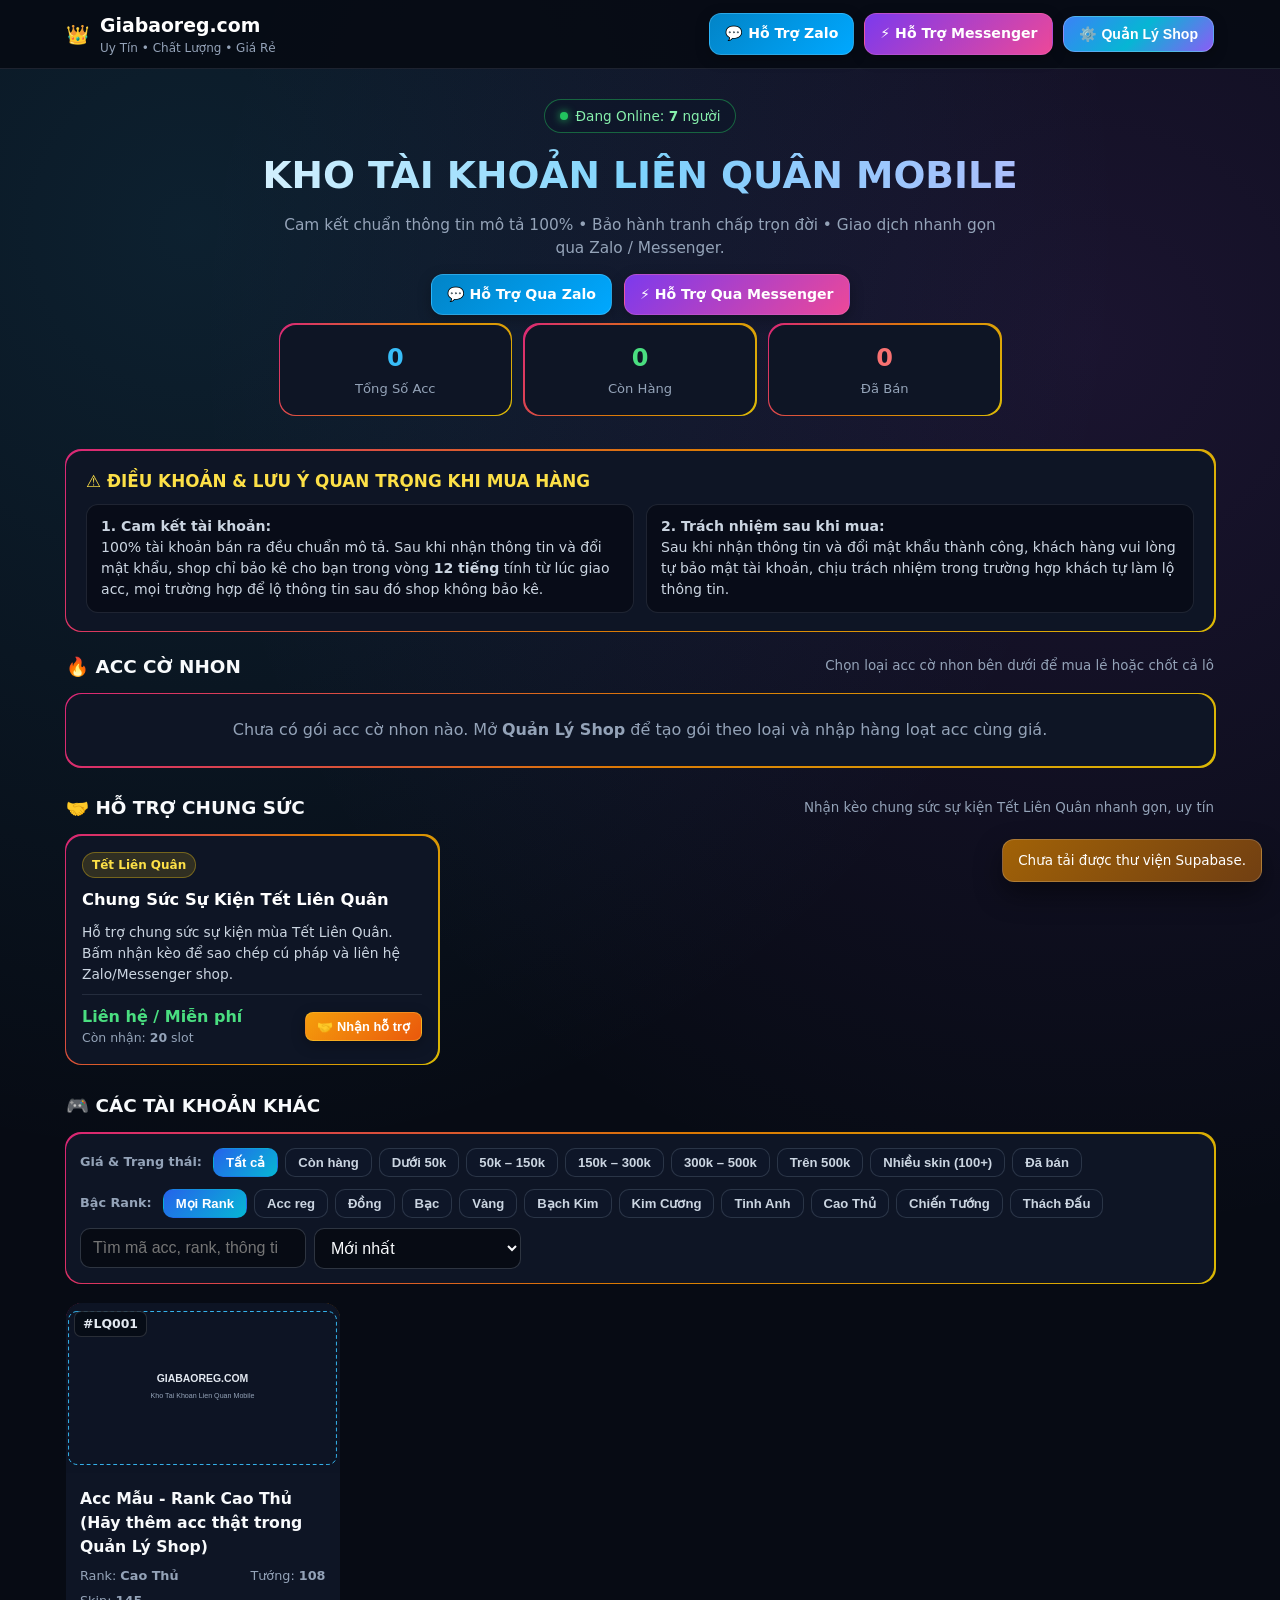
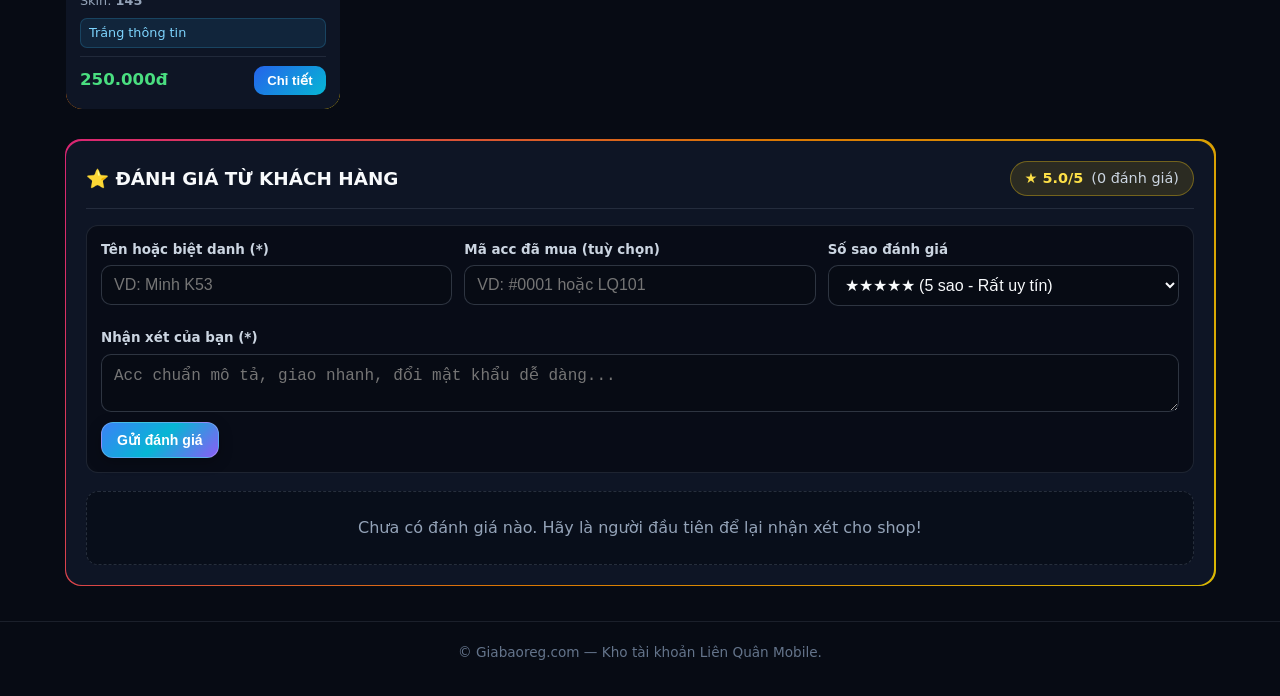
==== commit e07faef3: "Update index.html" ====
--- a/index.html
+++ b/index.html
@@ -1382,4 +1382,98 @@
                 <option value="Không Rank">Không Rank</option>
                 <option value="Đồng">Đồng</option>
                 <option value="Bạc">Bạc</option>
-                <option value="Vàng">
+                <option value="Vàng">Vàng</option>
+                <option value="Bạch Kim">Bạch Kim</option>
+                <option value="Kim Cương">Kim Cương</option>
+                <option value="Tinh Anh">Tinh Anh</option>
+                <option value="Cao Thủ">Cao Thủ</option>
+                <option value="Chiến Tướng">Chiến Tướng</option>
+                <option value="Thách Đấu">Thách Đấu</option>
+              </select>
+            </div>
+            <div class="form-field">
+              <label for="accHeroes">Số tướng</label>
+              <input id="accHeroes" type="number" class="input" min="0" value="0" />
+            </div>
+            <div class="form-field">
+              <label for="accSkins">Số trang phục</label>
+              <input id="accSkins" type="number" class="input" min="0" value="0" />
+            </div>
+            <div class="form-field">
+              <label for="accInfo">Trạng thái bảo mật</label>
+              <input id="accInfo" type="text" class="input" placeholder="VD: Trắng thông tin" />
+            </div>
+          </div>
+
+          <div class="form-field">
+            <label for="accFiles">Chọn ảnh từ thư viện điện thoại / máy tính (chọn được nhiều ảnh)</label>
+            <input id="accFiles" type="file" class="input" accept="image/*" multiple />
+            <div id="uploadPreviewList" style="display:flex;gap:8px;flex-wrap:wrap;margin-top:8px;"></div>
+          </div>
+
+          <div class="form-field">
+            <label for="accImages">Hoặc dán link ảnh (mỗi dòng 1 link hoặc cách nhau bởi dấu phẩy)</label>
+            <textarea id="accImages" rows="2" class="textarea" placeholder="https://..."></textarea>
+          </div>
+
+          <div class="form-field">
+            <label for="accDesc">Mô tả chi tiết</label>
+            <textarea id="accDesc" rows="2" class="textarea" placeholder="Mô tả thêm về acc..."></textarea>
+          </div>
+
+          <div class="form-field" style="flex-direction:row;align-items:center;gap:8px;">
+            <input id="accSold" type="checkbox" style="width:18px;height:18px;" />
+            <label for="accSold" style="margin:0;">Đánh dấu tài khoản này là ĐÃ BÁN</label>
+          </div>
+
+          <div style="display:flex;gap:8px;flex-wrap:wrap;">
+            <button id="saveAccountBtn" type="submit" class="btn btn-primary">Thêm tài khoản mới</button>
+            <button id="cancelEditBtn" type="button" class="btn" style="display:none;">Hủy sửa</button>
+          </div>
+        </form>
+
+        <form id="configForm" novalidate style="background:rgba(7,11,20,0.78);padding:14px;border-radius:12px;border:1px solid rgba(148,163,184,0.16);margin-bottom:18px;">
+          <h3 style="margin:0 0 12px;font-size:1rem;">Cấu hình thông tin shop</h3>
+          <div class="form-grid">
+            <div class="form-field">
+              <label for="cfgShopName">Tên shop</label>
+              <input id="cfgShopName" type="text" class="input" />
+            </div>
+            <div class="form-field">
+              <label for="cfgZaloPhone">Số Zalo hỗ trợ</label>
+              <input id="cfgZaloPhone" type="text" class="input" placeholder="VD: 0912345678" />
+            </div>
+            <div class="form-field">
+              <label for="cfgZalo">Link Zalo hỗ trợ</label>
+              <input id="cfgZalo" type="url" class="input" placeholder="https://zalo.me/..." />
+            </div>
+            <div class="form-field">
+              <label for="cfgFb">Link Facebook / Messenger</label>
+              <input id="cfgFb" type="url" class="input" placeholder="https://m.me/..." />
+            </div>
+          </div>
+          <button type="submit" class="btn btn-primary">Lưu cấu hình shop</button>
+        </form>
+
+        <div class="table-wrap">
+          <table>
+            <thead>
+              <tr>
+                <th>Mã</th>
+                <th>Tiêu đề</th>
+                <th>Giá</th>
+                <th>Trạng thái</th>
+                <th>Thao tác</th>
+              </tr>
+            </thead>
+            <tbody id="adminAccountsBody"></tbody>
+          </table>
+        </div>
+      </div>
+    </div>
+  </div>
+
+  <script src="https://cdn.jsdelivr.net/npm/@supabase/supabase-js@2"></script>
+  <script src="script.js?v=9"></script>
+</body>
+</html>
